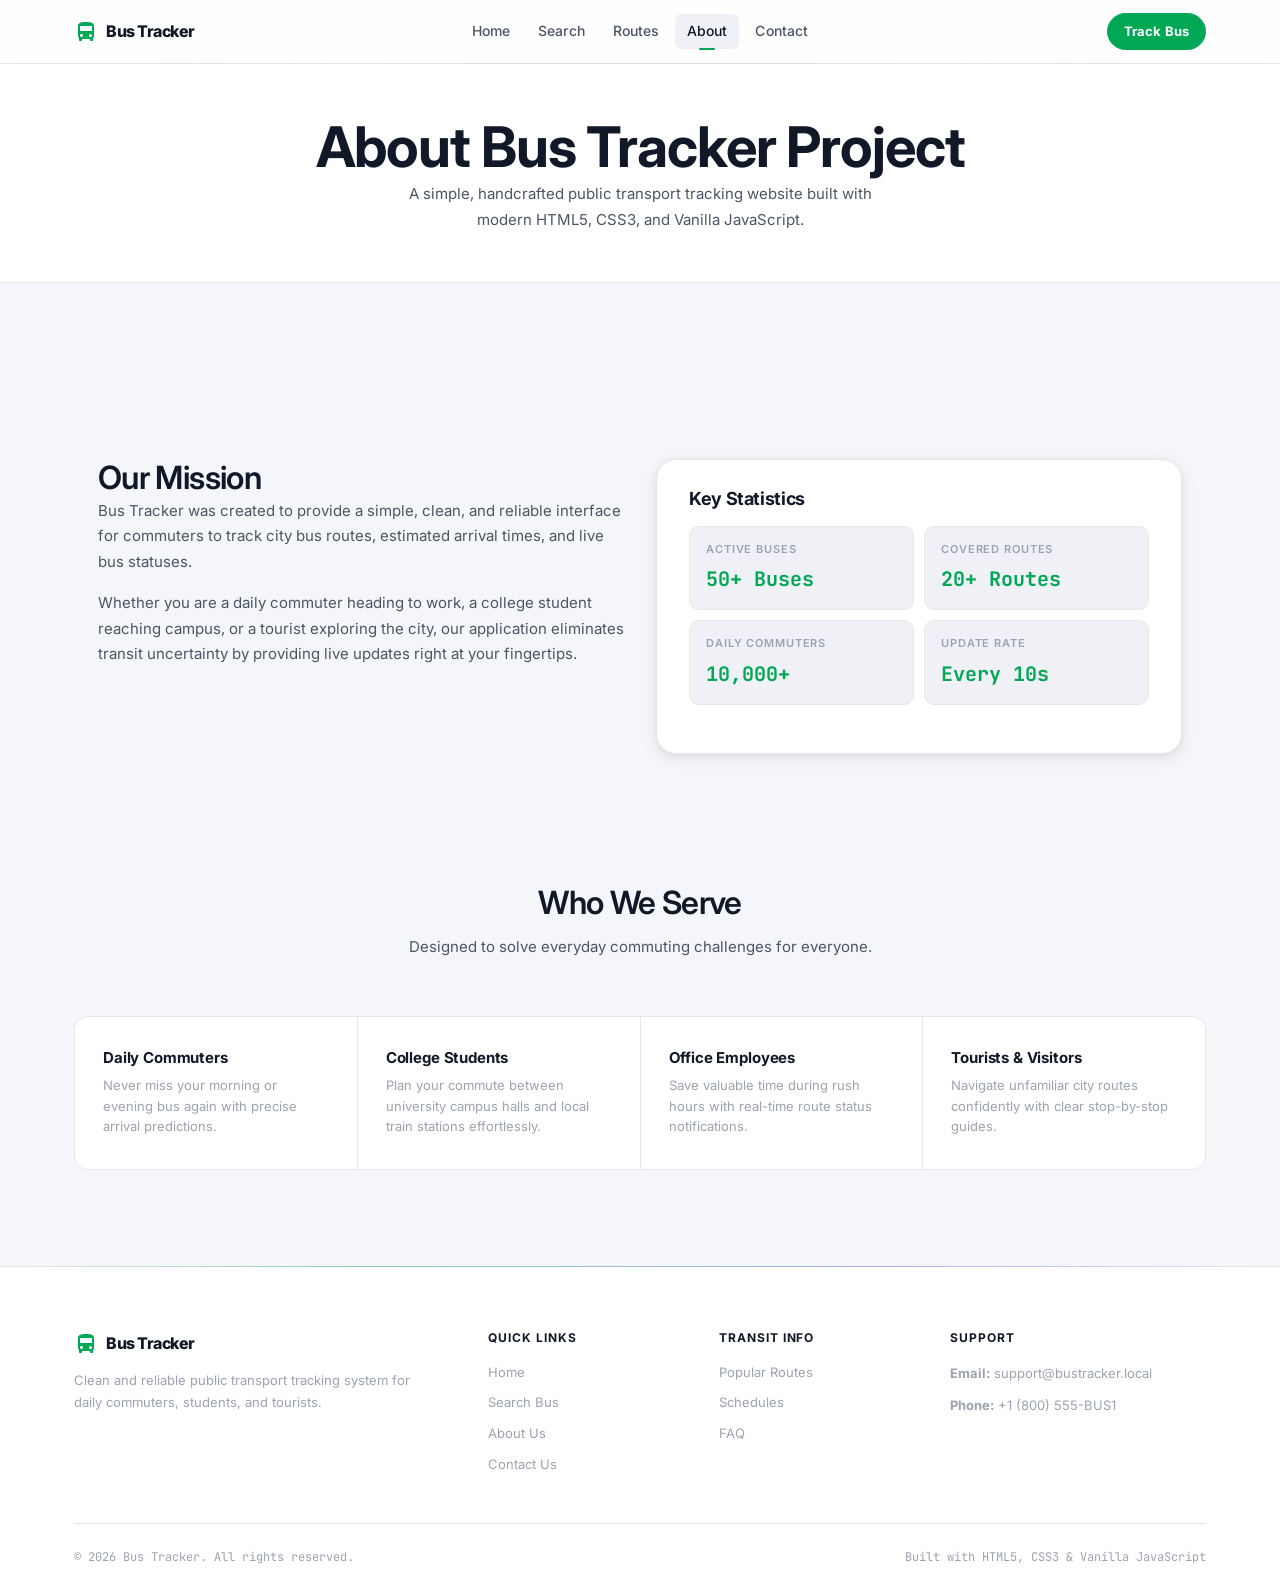
==== about.html @ cc1f4e7c "first commit" ====
<!DOCTYPE html>
<html lang="en">
<head>
  <meta charset="UTF-8">
  <meta name="viewport" content="width=device-width, initial-scale=1.0">
  <title>About Us - Bus Tracker</title>
  <meta name="description" content="Learn about Bus Tracker, our mission to improve daily public transport for commuters, students, and tourists.">
  <link rel="stylesheet" href="css/style.css">
  <link rel="stylesheet" href="css/responsive.css">
</head>
<body>

  <header class="navbar">
    <div class="container navbar-container">
      <a href="index.html" class="logo">
        <svg viewBox="0 0 24 24">
          <path d="M4 16c0 .88.39 1.67 1 2.22V20c0 .55.45 1 1 1h1c.55 0 1-.45 1-1v-1h8v1c0 .55.45 1 1 1h1c.55 0 1-.45 1-1v-1.78c.61-.55 1-1.34 1-2.22V6c0-3.5-3.58-4-8-4s-8 .5-8 4v10zm3.5 1c-.83 0-1.5-.67-1.5-1.5S6.67 14 7.5 14s1.5.67 1.5 1.5S8.33 17 7.5 17zm9 0c-.83 0-1.5-.67-1.5-1.5s.67-1.5 1.5-1.5 1.5.67 1.5 1.5-.67 1.5-1.5 1.5zm1.5-6H6V6h12v5z"/>
        </svg>
        <span>Bus Tracker</span>
      </a>

      <nav class="nav-links" id="navLinks">
        <a href="index.html" class="nav-link">Home</a>
        <a href="search.html" class="nav-link">Search</a>
        <a href="index.html#routes" class="nav-link">Routes</a>
        <a href="about.html" class="nav-link active">About</a>
        <a href="contact.html" class="nav-link">Contact</a>
      </nav>

      <div class="nav-actions">
        <a href="search.html" class="btn btn-primary btn-sm">Track Bus</a>
        <button class="mobile-menu-btn" id="mobileMenuBtn" aria-label="Toggle navigation">
          <svg viewBox="0 0 24 24">
            <path d="M3 18h18v-2H3v2zm0-5h18v-2H3v2zm0-7v2h18V6H3z"/>
          </svg>
        </button>
      </div>
    </div>
  </header>

  <section class="section" style="background-color: var(--white); border-bottom: 1px solid var(--border); padding: 50px 0;">
    <div class="container">
      <div class="section-header" style="margin-bottom: 0; text-align: center;">
        <h1>About Bus Tracker Project</h1>
        <p>A simple, handcrafted public transport tracking website built with modern HTML5, CSS3, and Vanilla JavaScript.</p>
      </div>
    </div>
  </section>

  <section class="section">
    <div class="container">
      
      <div class="hero-grid" style="margin-bottom: 50px;">
        <div>
          <h2>Our Mission</h2>
          <p style="margin-bottom: 16px;">Bus Tracker was created to provide a simple, clean, and reliable interface for commuters to track city bus routes, estimated arrival times, and live bus statuses.</p>
          <p>Whether you are a daily commuter heading to work, a college student reaching campus, or a tourist exploring the city, our application eliminates transit uncertainty by providing live updates right at your fingertips.</p>
        </div>
        <div class="search-box">
          <h2 style="font-size: 18px; margin-bottom: 16px;">Key Statistics</h2>
          <div class="modal-info-grid">
            <div class="info-item">
              <label>Active Buses</label>
              <span style="color: var(--primary); font-size: 20px;">50+ Buses</span>
            </div>
            <div class="info-item">
              <label>Covered Routes</label>
              <span style="color: var(--primary); font-size: 20px;">20+ Routes</span>
            </div>
            <div class="info-item">
              <label>Daily Commuters</label>
              <span style="color: var(--primary); font-size: 20px;">10,000+</span>
            </div>
            <div class="info-item">
              <label>Update Rate</label>
              <span style="color: var(--success); font-size: 20px;">Every 10s</span>
            </div>
          </div>
        </div>
      </div>

      <div class="section-header">
        <h2>Who We Serve</h2>
        <p>Designed to solve everyday commuting challenges for everyone.</p>
      </div>

      <div class="features-grid">
        <div class="feature-card">
          <h3>Daily Commuters</h3>
          <p>Never miss your morning or evening bus again with precise arrival predictions.</p>
        </div>
        <div class="feature-card">
          <h3>College Students</h3>
          <p>Plan your commute between university campus halls and local train stations effortlessly.</p>
        </div>
        <div class="feature-card">
          <h3>Office Employees</h3>
          <p>Save valuable time during rush hours with real-time route status notifications.</p>
        </div>
        <div class="feature-card">
          <h3>Tourists &amp; Visitors</h3>
          <p>Navigate unfamiliar city routes confidently with clear stop-by-stop guides.</p>
        </div>
      </div>

    </div>
  </section>

  <footer class="footer">
    <div class="container">
      <div class="footer-grid">
        <div class="footer-col">
          <a href="index.html" class="logo" style="margin-bottom: 12px;">
            <svg viewBox="0 0 24 24" style="width: 24px; height: 24px; fill: var(--primary);">
              <path d="M4 16c0 .88.39 1.67 1 2.22V20c0 .55.45 1 1 1h1c.55 0 1-.45 1-1v-1h8v1c0 .55.45 1 1 1h1c.55 0 1-.45 1-1v-1.78c.61-.55 1-1.34 1-2.22V6c0-3.5-3.58-4-8-4s-8 .5-8 4v10zm3.5 1c-.83 0-1.5-.67-1.5-1.5S6.67 14 7.5 14s1.5.67 1.5 1.5S8.33 17 7.5 17zm9 0c-.83 0-1.5-.67-1.5-1.5s.67-1.5 1.5-1.5 1.5.67 1.5 1.5-.67 1.5-1.5 1.5zm1.5-6H6V6h12v5z"/>
            </svg>
            <span>Bus Tracker</span>
          </a>
          <p>Clean and reliable public transport tracking system for daily commuters, students, and tourists.</p>
        </div>
        <div class="footer-col">
          <h4>Quick Links</h4>
          <div class="footer-links">
            <a href="index.html">Home</a>
            <a href="search.html">Search Bus</a>
            <a href="about.html">About Us</a>
            <a href="contact.html">Contact Us</a>
          </div>
        </div>
        <div class="footer-col">
          <h4>Transit Info</h4>
          <div class="footer-links">
            <a href="index.html#routes">Popular Routes</a>
            <a href="index.html#schedule">Schedules</a>
            <a href="index.html#faq">FAQ</a>
          </div>
        </div>
        <div class="footer-col">
          <h4>Support</h4>
          <p><strong>Email:</strong> support@bustracker.local</p>
          <p><strong>Phone:</strong> +1 (800) 555-BUS1</p>
        </div>
      </div>
      <div class="footer-bottom">
        <span>&copy; 2026 Bus Tracker. All rights reserved.</span>
        <span>Built with HTML5, CSS3 &amp; Vanilla JavaScript</span>
      </div>
    </div>
  </footer>

  <script src="js/script.js"></script>
</body>
</html>
---- css/style.css ----
@import url('https://fonts.googleapis.com/css2?family=Inter:wght@300;400;500;600;700;800;900&family=JetBrains+Mono:wght@400;500&display=swap');
:root {
  --bg:              #f5f6fa;
  --surface-0:       #ffffff;
  --surface-1:       #ffffff;
  --surface-2:       #f0f1f7;
  --surface-3:       #e8eaf2;

  --primary:         #00a855;
  --primary-dim:     #008f48;
  --primary-glow:    rgba(0, 168, 85, 0.12);
  --primary-subtle:  rgba(0, 168, 85, 0.08);

  --accent:          #6366f1;
  --accent-dim:      #4f52d6;
  --accent-subtle:   rgba(99, 102, 241, 0.10);

  --success:         #00a855;
  --warning:         #d97706;
  --danger:          #dc2626;
  --warning-subtle:  rgba(217, 119, 6, 0.10);
  --danger-subtle:   rgba(220, 38, 38, 0.08);
  --success-subtle:  rgba(0, 168, 85, 0.10);

  --text-primary:    #111827;
  --text-secondary:  #4b5563;
  --text-tertiary:   #9ca3af;
  --text-inverse:    #ffffff;

  --primary-hover:   var(--primary-dim);
  --secondary:       var(--text-secondary);
  --secondary-hover: var(--text-primary);
  --white:           #ffffff;
  --text:            var(--text-primary);

  --border:          #e5e7eb;
  --border-hover:    #d1d5db;
  --border-focus:    rgba(0, 168, 85, 0.45);

  --radius-sm:       6px;
  --radius:          10px;
  --radius-md:       14px;
  --radius-lg:       20px;
  --radius-xl:       28px;

  --shadow-sm:       0 1px 3px rgba(0,0,0,0.07), 0 1px 2px rgba(0,0,0,0.05);
  --shadow-md:       0 4px 16px rgba(0,0,0,0.08), 0 2px 6px rgba(0,0,0,0.05);
  --shadow-lg:       0 16px 48px rgba(0,0,0,0.10), 0 6px 16px rgba(0,0,0,0.06);
  --shadow-glow:     0 0 20px rgba(0, 168, 85, 0.15), 0 0 6px rgba(0, 168, 85, 0.08);
  --shadow-accent:   0 0 20px rgba(99, 102, 241, 0.15);

  --font-main:       'Inter', -apple-system, BlinkMacSystemFont, sans-serif;
  --font-mono:       'JetBrains Mono', 'Fira Code', monospace;

  --ease:            cubic-bezier(0.22, 1, 0.36, 1);
  --ease-in:         cubic-bezier(0.55, 0, 1, 0.45);
  --duration-fast:   150ms;
  --duration:        250ms;
  --duration-slow:   400ms;
}

*, *::before, *::after {
  box-sizing: border-box;
  margin: 0;
  padding: 0;
}

html {
  scroll-behavior: smooth;
  font-size: 16px;
  -webkit-text-size-adjust: 100%;
}

body {
  font-family: var(--font-main);
  background-color: var(--bg);
  color: var(--text-primary);
  line-height: 1.6;
  -webkit-font-smoothing: antialiased;
  -moz-osx-font-smoothing: grayscale;
  overflow-x: hidden;
}

a {
  color: var(--primary);
  text-decoration: none;
  transition: color var(--duration-fast) var(--ease);
}

a:hover {
  color: var(--primary-dim);
}

ul { list-style: none; }

img {
  max-width: 100%;
  height: auto;
  display: block;
}

h1, h2, h3, h4, h5, h6 {
  color: var(--text-primary);
  line-height: 1.2;
  letter-spacing: -0.02em;
  font-weight: 700;
}

h1 { font-size: clamp(2rem, 5vw, 3.5rem); }
h2 { font-size: clamp(1.5rem, 3vw, 2rem); font-weight: 600; }
h3 { font-size: 1.15rem; font-weight: 600; }

p {
  color: var(--text-secondary);
  font-size: 0.9375rem;
  line-height: 1.7;
}

.container {
  max-width: 1180px;
  margin: 0 auto;
  padding: 0 24px;
}

.section {
  padding: 96px 0;
}

.section-alt {
  background-color: var(--surface-1);
  border-top: 1px solid var(--border);
  border-bottom: 1px solid var(--border);
}

.section-header {
  text-align: center;
  margin-bottom: 56px;
}

.section-header h2 {
  color: var(--text-primary);
  margin-bottom: 12px;
}

.section-header p {
  color: var(--text-secondary);
  max-width: 480px;
  margin: 0 auto;
  font-size: 0.9375rem;
}

@keyframes pulse-ring {
  0%   { transform: scale(1);   opacity: 0.8; }
  70%  { transform: scale(2.2); opacity: 0;   }
  100% { transform: scale(2.2); opacity: 0;   }
}

@keyframes pulse-dot {
  0%, 100% { opacity: 1; }
  50%       { opacity: 0.5; }
}

@keyframes float-y {
  0%, 100% { transform: translateY(0px); }
  50%       { transform: translateY(-10px); }
}

@keyframes shimmer {
  0%   { background-position: -400px 0; }
  100% { background-position: 400px 0; }
}

@keyframes fade-up {
  from { opacity: 0; transform: translateY(20px); }
  to   { opacity: 1; transform: translateY(0); }
}

@keyframes spin-slow {
  from { transform: rotate(0deg); }
  to   { transform: rotate(360deg); }
}

.btn {
  display: inline-flex;
  align-items: center;
  justify-content: center;
  gap: 8px;
  padding: 10px 20px;
  font-family: var(--font-main);
  font-size: 0.875rem;
  font-weight: 600;
  letter-spacing: 0.01em;
  border-radius: var(--radius);
  border: 1px solid transparent;
  cursor: pointer;
  transition: all var(--duration) var(--ease);
  position: relative;
  overflow: hidden;
  white-space: nowrap;
  text-align: center;
  -webkit-user-select: none;
  user-select: none;
}

.btn::after {
  content: '';
  position: absolute;
  inset: 0;
  background: linear-gradient(
    105deg,
    transparent 30%,
    rgba(255,255,255,0.08) 50%,
    transparent 70%
  );
  background-size: 200% 100%;
  opacity: 0;
  transition: opacity var(--duration-fast);
}

.btn:hover::after { opacity: 1; }
.btn:active { transform: scale(0.97); }

.btn-primary {
  background: var(--primary);
  color: var(--text-inverse);
  border-color: var(--primary);
  font-weight: 700;
  box-shadow: 0 0 0 0 rgba(0, 168, 85, 0);
}

.btn-primary:hover {
  background: var(--primary-dim);
  color: var(--text-inverse);
  border-color: var(--primary-dim);
  box-shadow: var(--shadow-glow);
  transform: translateY(-1px);
}

.btn-secondary {
  background: transparent;
  color: var(--text-secondary);
  border-color: var(--border-hover);
}

.btn-secondary:hover {
  background: var(--surface-2);
  color: var(--text-primary);
  border-color: var(--border-hover);
}

.btn-sm {
  padding: 6px 14px;
  font-size: 0.8125rem;
  border-radius: var(--radius-sm);
}

.btn-block {
  width: 100%;
}

.btn:focus-visible {
  outline: 2px solid var(--primary);
  outline-offset: 3px;
}

.badge {
  display: inline-flex;
  align-items: center;
  gap: 5px;
  padding: 3px 10px;
  border-radius: 20px;
  font-size: 0.75rem;
  font-weight: 600;
  letter-spacing: 0.02em;
  border: 1px solid transparent;
}

.badge-success {
  background: var(--success-subtle);
  color: var(--success);
  border-color: rgba(0, 168, 85, 0.25);
}

.badge-warning {
  background: var(--warning-subtle);
  color: var(--warning);
  border-color: rgba(217, 119, 6, 0.25);
}

.badge-danger {
  background: var(--danger-subtle);
  color: var(--danger);
  border-color: rgba(220, 38, 38, 0.2);
}

.navbar {
  position: sticky;
  top: 0;
  z-index: 1000;
  background: rgba(255, 255, 255, 0.85);
  backdrop-filter: blur(20px) saturate(180%);
  -webkit-backdrop-filter: blur(20px) saturate(180%);
  border-bottom: 1px solid var(--border);
  height: 64px;
  transition: background var(--duration) var(--ease),
              border-color var(--duration) var(--ease);
}

.navbar::after {
  content: '';
  position: absolute;
  bottom: -1px;
  left: 0;
  right: 0;
  height: 1px;
  background: linear-gradient(90deg, transparent, var(--primary-glow), transparent);
  opacity: 0.6;
}

.navbar-container {
  display: flex;
  align-items: center;
  justify-content: space-between;
  height: 100%;
  gap: 0;
}

.logo {
  display: flex;
  align-items: center;
  gap: 8px;
  font-size: 1rem;
  font-weight: 800;
  color: var(--text-primary);
  text-decoration: none;
  letter-spacing: -0.03em;
  flex-shrink: 0;
  transition: opacity var(--duration-fast);
}

.logo:hover {
  opacity: 0.85;
  color: var(--text-primary);
}

.logo svg {
  width: 24px;
  height: 24px;
  fill: var(--primary);
  flex-shrink: 0;
}

.nav-links {
  display: flex;
  align-items: center;
  gap: 4px;
  position: absolute;
  left: 50%;
  transform: translateX(-50%);
}

.nav-link {
  font-size: 0.875rem;
  font-weight: 500;
  color: var(--text-secondary);
  padding: 6px 12px;
  border-radius: var(--radius-sm);
  position: relative;
  transition: color var(--duration-fast), background var(--duration-fast);
  letter-spacing: 0.005em;
}

.nav-link:hover {
  color: var(--text-primary);
  background: var(--surface-2);
}

.nav-link.active {
  color: var(--text-primary);
  background: var(--surface-2);
}

.nav-link.active::after {
  content: '';
  position: absolute;
  bottom: -1px;
  left: 50%;
  transform: translateX(-50%);
  width: 16px;
  height: 2px;
  background: var(--primary);
  border-radius: 2px;
}

.nav-actions {
  display: flex;
  align-items: center;
  gap: 12px;
  flex-shrink: 0;
}

.nav-actions .btn-primary {
  padding: 7px 16px;
  font-size: 0.8125rem;
  border-radius: 20px;
}

.mobile-menu-btn {
  display: none;
  background: var(--surface-2);
  border: 1px solid var(--border);
  border-radius: var(--radius-sm);
  cursor: pointer;
  padding: 7px;
  color: var(--text-secondary);
  transition: all var(--duration-fast);
}

.mobile-menu-btn:hover {
  background: var(--surface-3);
  color: var(--text-primary);
}

.mobile-menu-btn svg {
  width: 20px;
  height: 20px;
  fill: currentColor;
  display: block;
}

.hero {
  background: var(--surface-0);
  padding: 0;
  border-bottom: 1px solid var(--border);
  position: relative;
  overflow: hidden;
  min-height: 600px;
  display: flex;
  align-items: center;
}

.hero::before {
  content: '';
  position: absolute;
  top: -20%;
  right: -10%;
  width: 700px;
  height: 700px;
  background: radial-gradient(
    ellipse at center,
    rgba(0, 168, 85, 0.07) 0%,
    rgba(99, 102, 241, 0.04) 40%,
    transparent 70%
  );
  pointer-events: none;
  border-radius: 50%;
}

.hero::after {
  content: '';
  position: absolute;
  bottom: -20%;
  left: -5%;
  width: 500px;
  height: 500px;
  background: radial-gradient(
    ellipse at center,
    rgba(99, 102, 241, 0.04) 0%,
    transparent 70%
  );
  pointer-events: none;
  border-radius: 50%;
}

.hero-grid {
  display: grid;
  grid-template-columns: 55% 45%;
  gap: 0;
  align-items: center;
  width: 100%;
  padding: 80px 24px;
  max-width: 1180px;
  margin: 0 auto;
  position: relative;
  z-index: 1;
}

.hero-content {
  padding-right: 60px;
}

.hero-content::before {
  content: '● LIVE TRACKING';
  display: block;
  font-family: var(--font-mono);
  font-size: 0.6875rem;
  font-weight: 500;
  color: var(--primary);
  letter-spacing: 0.15em;
  margin-bottom: 20px;
}

.hero-content h1 {
  font-weight: 900;
  letter-spacing: -0.04em;
  line-height: 1.05;
  margin-bottom: 20px;
  background: linear-gradient(
    135deg,
    #111827 0%,
    #374151 100%
  );
  -webkit-background-clip: text;
  -webkit-text-fill-color: transparent;
  background-clip: text;
}

.hero-content p {
  font-size: 1.0625rem;
  color: var(--text-secondary);
  max-width: 420px;
  margin-bottom: 36px;
  line-height: 1.75;
}

.hero-buttons {
  display: flex;
  gap: 12px;
  flex-wrap: wrap;
}

.hero-buttons .btn-primary {
  padding: 13px 28px;
  font-size: 0.9375rem;
  border-radius: 12px;
}

.hero-buttons .btn-secondary {
  padding: 12px 24px;
  font-size: 0.9375rem;
  border-radius: 12px;
  border-color: var(--border-hover);
}

.hero-image {
  position: relative;
  display: flex;
  align-items: center;
  justify-content: center;
  padding: 24px;
}

.hero-image::before {
  content: '';
  position: absolute;
  inset: 20px;
  background: radial-gradient(ellipse, var(--primary-glow) 0%, transparent 70%);
  border-radius: 50%;
  animation: float-y 4s ease-in-out infinite;
}

.hero-image img {
  position: relative;
  z-index: 1;
  filter: drop-shadow(0 20px 40px rgba(0, 0, 0, 0.5));
  animation: float-y 6s ease-in-out infinite;
  border-radius: 0;
  border: none;
  background: none;
}

.search-section {
  padding: 40px 0 60px;
  background: var(--bg);
  position: relative;
}

.search-box {
  background: var(--surface-1);
  border: 1px solid var(--border);
  border-radius: var(--radius-lg);
  padding: 28px 32px;
  box-shadow: var(--shadow-md);
  transition: border-color var(--duration) var(--ease),
              box-shadow var(--duration) var(--ease);
}

.search-box:focus-within {
  border-color: var(--border-focus);
  box-shadow: var(--shadow-md), 0 0 0 3px var(--primary-subtle);
}

.search-box .section-header {
  text-align: left;
  margin-bottom: 20px;
}

.search-box .section-header h2 {
  font-size: 1rem;
  font-weight: 600;
  color: var(--text-primary);
  letter-spacing: -0.01em;
}

.search-box .section-header p {
  font-size: 0.8125rem;
  color: var(--text-tertiary);
  margin: 0;
}

.search-form {
  display: grid;
  grid-template-columns: 2fr 1.4fr 1.4fr auto;
  gap: 12px;
  align-items: end;
}

.form-group {
  display: flex;
  flex-direction: column;
  gap: 6px;
}

.form-group label {
  font-size: 0.75rem;
  font-weight: 600;
  color: var(--text-tertiary);
  text-transform: uppercase;
  letter-spacing: 0.06em;
}

.form-control {
  width: 100%;
  height: 42px;
  padding: 0 14px;
  font-family: var(--font-main);
  font-size: 0.875rem;
  font-weight: 500;
  border: 1px solid var(--border-hover);
  border-radius: var(--radius);
  background: var(--surface-2);
  color: var(--text-primary);
  outline: none;
  transition: border-color var(--duration-fast),
              box-shadow var(--duration-fast);
  -webkit-appearance: none;
  appearance: none;
}

.form-control::placeholder {
  color: var(--text-tertiary);
}

.form-control:focus {
  border-color: var(--border-focus);
  box-shadow: 0 0 0 3px var(--primary-subtle);
  background: var(--surface-3);
}

select.form-control {
  background-image: url("data:image/svg+xml,%3Csvg xmlns='http://www.w3.org/2000/svg' viewBox='0 0 16 16'%3E%3Cpath fill='%239ca3af' d='M8 11L3 6h10z'/%3E%3C/svg%3E");
  background-repeat: no-repeat;
  background-position: right 12px center;
  background-size: 16px;
  padding-right: 36px;
}

textarea.form-control {
  height: auto;
  padding-top: 12px;
  resize: vertical;
  line-height: 1.6;
}

.search-form .form-group:last-child .btn {
  height: 42px;
  white-space: nowrap;
  border-radius: var(--radius);
}

.routes-grid {
  display: grid;
  grid-template-columns: repeat(3, 1fr);
  gap: 16px;
}

.routes-grid .route-card:nth-child(1),
.routes-grid .route-card:nth-child(5) {
  border-top: 2px solid var(--primary);
}

.routes-grid .route-card:nth-child(3),
.routes-grid .route-card:nth-child(6) {
  border-top: 2px solid var(--accent);
}

.route-card {
  background: var(--surface-1);
  border: 1px solid var(--border);
  border-radius: var(--radius-md);
  padding: 22px;
  transition: transform var(--duration) var(--ease),
              box-shadow var(--duration) var(--ease),
              border-color var(--duration) var(--ease);
  display: flex;
  flex-direction: column;
  justify-content: space-between;
  gap: 16px;
  position: relative;
  overflow: hidden;
}

.route-card::before {
  content: '';
  position: absolute;
  top: 0;
  right: 0;
  width: 120px;
  height: 120px;
  background: radial-gradient(circle at top right, var(--primary-subtle), transparent 70%);
  pointer-events: none;
  opacity: 0;
  transition: opacity var(--duration) var(--ease);
}

.route-card:hover::before { opacity: 1; }

.route-card:hover {
  transform: translateY(-3px);
  border-color: var(--border-hover);
  box-shadow: var(--shadow-lg), var(--shadow-glow);
}

.route-header {
  display: flex;
  align-items: center;
  justify-content: space-between;
}

.route-number {
  font-family: var(--font-mono);
  font-size: 0.8125rem;
  font-weight: 500;
  color: var(--primary);
  background: var(--primary-subtle);
  padding: 4px 10px;
  border-radius: 6px;
  border: 1px solid rgba(0, 168, 85, 0.2);
  letter-spacing: 0.03em;
}

.route-freq {
  font-size: 0.75rem;
  color: var(--text-tertiary);
  font-weight: 500;
}

.route-path {
  display: flex;
  align-items: center;
  justify-content: space-between;
  padding: 14px 0;
  border-top: 1px solid var(--border);
  border-bottom: 1px solid var(--border);
  position: relative;
}

.route-point {
  flex: 1;
}

.route-point:last-child {
  text-align: right;
}

.route-point .city {
  font-size: 1rem;
  font-weight: 700;
  color: var(--text-primary);
  letter-spacing: -0.02em;
}

.route-arrow {
  flex: 0 0 auto;
  color: var(--primary);
  font-size: 14px;
  padding: 0 12px;
  opacity: 0.7;
}

.route-arrow {
  font-size: 0;
}
.route-arrow::before {
  content: '→';
  font-size: 18px;
  color: var(--primary);
  opacity: 0.6;
}

.route-footer {
  display: flex;
  align-items: center;
  justify-content: space-between;
}

.route-info {
  font-size: 0.75rem;
  color: var(--text-tertiary);
  font-weight: 500;
  font-family: var(--font-mono);
}

#status .section-header {
  display: flex;
  align-items: flex-end;
  justify-content: space-between;
  text-align: left;
  margin-bottom: 32px;
  flex-wrap: wrap;
  gap: 12px;
}

#status .section-header > div:first-child h2 {
  margin-bottom: 6px;
}

.table-wrapper {
  background: var(--surface-1);
  border: 1px solid var(--border);
  border-radius: var(--radius-md);
  overflow-x: auto;
  box-shadow: var(--shadow-md);
}

.custom-table {
  width: 100%;
  border-collapse: collapse;
  text-align: left;
  font-size: 0.875rem;
}

.custom-table thead tr {
  background: var(--surface-2);
}

.custom-table th {
  color: var(--text-tertiary);
  font-weight: 600;
  padding: 13px 20px;
  border-bottom: 1px solid var(--border);
  white-space: nowrap;
  font-size: 0.75rem;
  text-transform: uppercase;
  letter-spacing: 0.07em;
}

.custom-table td {
  padding: 15px 20px;
  border-bottom: 1px solid var(--border);
  color: var(--text-secondary);
  vertical-align: middle;
  transition: background var(--duration-fast);
}

.custom-table tbody tr:last-child td {
  border-bottom: none;
}

.custom-table tbody tr {
  transition: background var(--duration-fast);
}

.custom-table tbody tr:hover {
  background: var(--surface-2);
}

.bus-num-cell {
  font-family: var(--font-mono);
  font-weight: 700;
  color: var(--primary) !important;
  font-size: 0.875rem;
  letter-spacing: 0.02em;
}

#schedule .section-header {
  text-align: left;
  margin-bottom: 32px;
}

#schedule .section-header h2,
#schedule .section-header p {
  text-align: left;
  margin-left: 0;
}

#features {
  background: var(--bg);
  position: relative;
}

#features::before {
  content: 'FEATURES';
  position: absolute;
  top: 40px;
  right: 24px;
  font-size: clamp(4rem, 10vw, 8rem);
  font-weight: 900;
  color: #eef0f6;
  letter-spacing: -0.04em;
  line-height: 1;
  pointer-events: none;
  user-select: none;
  z-index: 0;
}

#features .container {
  position: relative;
  z-index: 1;
}

.features-grid {
  display: grid;
  grid-template-columns: repeat(4, 1fr);
  gap: 1px;
  background: var(--border);
  border: 1px solid var(--border);
  border-radius: var(--radius-md);
  overflow: hidden;
}

.feature-card {
  background: var(--surface-1);
  padding: 32px 28px;
  text-align: left;
  position: relative;
  transition: background var(--duration) var(--ease);
}

.feature-card::before {
  content: '';
  position: absolute;
  top: 0;
  left: 0;
  right: 0;
  height: 2px;
  background: linear-gradient(90deg, var(--primary), transparent);
  opacity: 0;
  transition: opacity var(--duration) var(--ease);
}

.feature-card:hover {
  background: var(--surface-2);
}

.feature-card:hover::before {
  opacity: 1;
}

.feature-icon {
  width: 44px;
  height: 44px;
  background: var(--primary-subtle);
  border-radius: var(--radius-sm);
  display: flex;
  align-items: center;
  justify-content: center;
  margin-bottom: 20px;
  color: var(--primary);
  border: 1px solid rgba(0, 168, 85, 0.2);
  transition: background var(--duration), border-color var(--duration);
}

.feature-card:hover .feature-icon {
  background: var(--primary-glow);
  border-color: rgba(0, 168, 85, 0.35);
}

.feature-icon svg {
  width: 22px;
  height: 22px;
  fill: currentColor;
}

.feature-card h3 {
  font-size: 0.9375rem;
  font-weight: 700;
  color: var(--text-primary);
  margin-bottom: 8px;
  letter-spacing: -0.01em;
}

.feature-card p {
  font-size: 0.8125rem;
  color: var(--text-tertiary);
  line-height: 1.6;
}

#faq {
  position: relative;
}

#faq .section-header {
  text-align: left;
  margin-bottom: 48px;
}

#faq .section-header h2,
#faq .section-header p {
  margin-left: 0;
  text-align: left;
}

.faq-container {
  max-width: 720px;
  display: flex;
  flex-direction: column;
  gap: 0;
  border: 1px solid var(--border);
  border-radius: var(--radius-md);
  overflow: hidden;
}

.faq-item {
  background: var(--surface-1);
  border-bottom: 1px solid var(--border);
  overflow: hidden;
  transition: background var(--duration-fast);
}

.faq-item:last-child {
  border-bottom: none;
}

.faq-item.active {
  background: var(--surface-2);
}

.faq-question {
  width: 100%;
  padding: 20px 24px;
  background: none;
  border: none;
  text-align: left;
  font-family: var(--font-main);
  font-size: 0.9375rem;
  font-weight: 600;
  color: var(--text-primary);
  display: flex;
  align-items: center;
  justify-content: space-between;
  cursor: pointer;
  gap: 16px;
  transition: color var(--duration-fast);
}

.faq-question span {
  flex: 1;
}

.faq-question:hover {
  color: var(--primary);
}

.faq-item.active .faq-question {
  color: var(--primary);
}

.faq-question svg {
  width: 18px;
  height: 18px;
  fill: var(--text-tertiary);
  flex-shrink: 0;
  transition: transform var(--duration) var(--ease),
              fill var(--duration-fast);
}

.faq-item.active .faq-question svg {
  transform: rotate(180deg);
  fill: var(--primary);
}

.faq-answer {
  max-height: 0;
  overflow: hidden;
  transition: max-height var(--duration-slow) var(--ease),
              padding var(--duration) var(--ease);
}

.faq-item.active .faq-answer {
  max-height: 240px;
  padding: 0 24px 20px;
  border-top: 1px solid var(--border);
}

.faq-answer p {
  font-size: 0.875rem;
  color: var(--text-secondary);
  line-height: 1.75;
  padding-top: 16px;
}

.modal-overlay {
  position: fixed;
  top: 0;
  left: 0;
  width: 100%;
  height: 100%;
  background: rgba(15, 23, 42, 0.45);
  backdrop-filter: blur(8px);
  -webkit-backdrop-filter: blur(8px);
  display: flex;
  align-items: center;
  justify-content: center;
  z-index: 2000;
  opacity: 0;
  visibility: hidden;
  transition: opacity var(--duration) var(--ease),
              visibility var(--duration) var(--ease);
  padding: 20px;
}

.modal-overlay.open {
  opacity: 1;
  visibility: visible;
}

.modal-content {
  background: var(--surface-1);
  border: 1px solid var(--border-hover);
  border-radius: var(--radius-lg);
  max-width: 540px;
  width: 100%;
  box-shadow: var(--shadow-lg);
  overflow: hidden;
  transform: translateY(12px) scale(0.98);
  transition: transform var(--duration-slow) var(--ease);
}

.modal-overlay.open .modal-content {
  transform: translateY(0) scale(1);
}

.modal-header {
  padding: 20px 24px;
  background: var(--surface-2);
  border-bottom: 1px solid var(--border);
  display: flex;
  align-items: center;
  justify-content: space-between;
}

.modal-header h3 {
  font-size: 1rem;
  font-weight: 700;
  color: var(--text-primary);
  margin: 0;
  letter-spacing: -0.02em;
}

.modal-close {
  background: var(--surface-3);
  border: 1px solid var(--border);
  border-radius: var(--radius-sm);
  width: 32px;
  height: 32px;
  display: flex;
  align-items: center;
  justify-content: center;
  font-size: 18px;
  line-height: 1;
  font-weight: 400;
  color: var(--text-secondary);
  cursor: pointer;
  transition: all var(--duration-fast);
}

.modal-close:hover {
  background: var(--danger-subtle);
  border-color: rgba(220, 38, 38, 0.25);
  color: var(--danger);
}

.modal-body {
  padding: 24px;
}

.modal-info-grid {
  display: grid;
  grid-template-columns: 1fr 1fr;
  gap: 10px;
  margin-bottom: 20px;
}

.info-item {
  background: var(--surface-2);
  padding: 14px 16px;
  border-radius: var(--radius);
  border: 1px solid var(--border);
}

.info-item label {
  display: block;
  font-size: 0.6875rem;
  font-weight: 600;
  color: var(--text-tertiary);
  text-transform: uppercase;
  letter-spacing: 0.08em;
  margin-bottom: 5px;
}

.info-item span {
  font-size: 0.9375rem;
  font-weight: 700;
  color: var(--text-primary);
  font-family: var(--font-mono);
}

.modal-footer {
  padding: 16px 24px;
  border-top: 1px solid var(--border);
  text-align: right;
  background: var(--surface-2);
}

.live-time-indicator {
  display: inline-flex;
  align-items: center;
  gap: 8px;
  font-size: 0.75rem;
  font-weight: 600;
  color: var(--text-tertiary);
  background: var(--surface-2);
  padding: 5px 12px;
  border-radius: 20px;
  border: 1px solid var(--border);
  font-family: var(--font-mono);
  letter-spacing: 0.02em;
}

.live-pulse {
  position: relative;
  width: 8px;
  height: 8px;
  flex-shrink: 0;
}

.live-pulse::before {
  content: '';
  position: absolute;
  inset: 0;
  border-radius: 50%;
  background: var(--success);
  animation: pulse-dot 2s ease infinite;
}

.live-pulse::after {
  content: '';
  position: absolute;
  inset: -2px;
  border-radius: 50%;
  background: var(--success);
  opacity: 0.4;
  animation: pulse-ring 2s ease infinite;
}

.footer {
  background: var(--surface-0);
  border-top: 1px solid var(--border);
  padding: 64px 0 28px;
  position: relative;
}

.footer::before {
  content: '';
  position: absolute;
  top: -1px;
  left: 0;
  right: 0;
  height: 1px;
  background: linear-gradient(90deg,
    transparent 0%,
    var(--primary) 30%,
    var(--accent) 70%,
    transparent 100%
  );
  opacity: 0.4;
}

.footer-grid {
  display: grid;
  grid-template-columns: 2fr 1fr 1fr 1.4fr;
  gap: 48px;
  margin-bottom: 48px;
}

.footer-col > .logo {
  margin-bottom: 14px;
  display: inline-flex;
}

.footer-col p {
  font-size: 0.8125rem;
  color: var(--text-tertiary);
  line-height: 1.7;
  margin-bottom: 10px;
}

.footer-col h4 {
  font-size: 0.75rem;
  font-weight: 700;
  color: var(--text-primary);
  margin-bottom: 16px;
  text-transform: uppercase;
  letter-spacing: 0.08em;
}

.footer-links {
  display: flex;
  flex-direction: column;
  gap: 10px;
}

.footer-links a {
  font-size: 0.8125rem;
  color: var(--text-tertiary);
  transition: color var(--duration-fast);
}

.footer-links a:hover {
  color: var(--text-primary);
}

.footer-bottom {
  border-top: 1px solid var(--border);
  padding-top: 24px;
  display: flex;
  align-items: center;
  justify-content: space-between;
  flex-wrap: wrap;
  gap: 12px;
}

.footer-bottom span {
  font-size: 0.75rem;
  color: var(--text-tertiary);
  font-family: var(--font-mono);
}

.timeline {
  position: relative;
  padding-left: 32px;
  margin: 20px 0;
}

.timeline::before {
  content: '';
  position: absolute;
  left: 10px;
  top: 8px;
  bottom: 8px;
  width: 2px;
  background: linear-gradient(180deg, var(--primary) 0%, var(--surface-3) 100%);
}

.timeline-step {
  position: relative;
  margin-bottom: 20px;
}

.timeline-step:last-child { margin-bottom: 0; }

.timeline-dot {
  position: absolute;
  left: -28px;
  top: 14px;
  width: 14px;
  height: 14px;
  border-radius: 50%;
  background: var(--surface-2);
  border: 2px solid var(--text-tertiary);
  transition: all var(--duration);
}

.timeline-step.active .timeline-dot {
  border-color: var(--primary);
  background: var(--primary);
  box-shadow: var(--shadow-glow);
}

.timeline-step.passed .timeline-dot {
  border-color: var(--success);
  background: var(--success);
}

.timeline-content {
  background: var(--surface-2);
  border: 1px solid var(--border);
  padding: 14px 18px;
  border-radius: var(--radius);
  transition: border-color var(--duration-fast);
}

.timeline-step.active .timeline-content {
  border-color: rgba(0, 168, 85, 0.3);
  background: var(--surface-3);
}

.timeline-content h4 {
  font-size: 0.875rem;
  font-weight: 600;
  color: var(--text-primary);
  margin-bottom: 4px;
}

.timeline-content p {
  font-size: 0.75rem;
  color: var(--text-tertiary);
  margin: 0;
}

#contactSuccessAlert {
  background: var(--success-subtle) !important;
  color: var(--success) !important;
  border: 1px solid rgba(0, 168, 85, 0.3) !important;
  border-radius: var(--radius) !important;
  font-size: 0.875rem !important;
  font-weight: 500 !important;
  padding: 12px 16px !important;
}

.section[style*="background-color: var(--white)"] {
  background-color: var(--surface-1) !important;
  border-bottom: 1px solid var(--border) !important;
}

.hero-grid {
  display: grid;
  grid-template-columns: 1fr 1fr;
  gap: 32px;
  align-items: start;
}

#busSelector.form-control {
  width: 220px;
}

#searchResultCount {
  font-size: 0.75rem !important;
  font-weight: 600 !important;
  color: var(--text-tertiary) !important;
  font-family: var(--font-mono);
}

.section h2[style] {
  font-size: 1.125rem !important;
  font-weight: 700 !important;
  color: var(--text-primary) !important;
}

.route-card,
.feature-card,
.faq-item {
  animation: fade-up 0.5s var(--ease) both;
}

.route-card:nth-child(1) { animation-delay: 0.05s; }
.route-card:nth-child(2) { animation-delay: 0.10s; }
.route-card:nth-child(3) { animation-delay: 0.15s; }
.route-card:nth-child(4) { animation-delay: 0.20s; }
.route-card:nth-child(5) { animation-delay: 0.25s; }
.route-card:nth-child(6) { animation-delay: 0.30s; }

.feature-card:nth-child(1) { animation-delay: 0.05s; }
.feature-card:nth-child(2) { animation-delay: 0.12s; }
.feature-card:nth-child(3) { animation-delay: 0.19s; }
.feature-card:nth-child(4) { animation-delay: 0.26s; }

@media (max-width: 1024px) {
  .nav-links {
    position: static;
    transform: none;
    gap: 2px;
  }

  .features-grid {
    grid-template-columns: repeat(2, 1fr);
  }

  .routes-grid {
    grid-template-columns: repeat(2, 1fr);
  }

  .footer-grid {
    grid-template-columns: 1fr 1fr;
    gap: 32px;
  }

  .hero-grid {
    gap: 32px;
  }

  .hero-content {
    padding-right: 32px;
  }
}

@media (max-width: 768px) {
  .mobile-menu-btn {
    display: flex;
  }

  .nav-actions {
    display: none;
  }

  .nav-links {
    position: fixed;
    top: 64px;
    left: -100%;
    width: 100%;
    height: calc(100vh - 64px);
    background: var(--surface-0);
    flex-direction: column;
    align-items: flex-start;
    padding: 32px 24px;
    gap: 6px;
    border-top: 1px solid var(--border);
    transition: left var(--duration-slow) var(--ease);
    z-index: 999;
    overflow-y: auto;
  }

  .nav-links.show {
    left: 0;
  }

  .nav-link {
    font-size: 1.125rem;
    width: 100%;
    padding: 12px 16px;
    border-radius: var(--radius);
  }

  .nav-link.active::after {
    display: none;
  }

  .nav-links .mobile-track-btn {
    display: flex !important;
    width: 100%;
    margin-top: 16px;
    padding: 13px;
    border-radius: var(--radius-md) !important;
  }

  .hero-grid {
    grid-template-columns: 1fr;
    padding: 56px 24px;
    gap: 40px;
  }

  .hero-content {
    padding-right: 0;
    text-align: center;
  }

  .hero-content::before {
    text-align: center;
    display: block;
  }

  .hero-content p {
    margin-left: auto;
    margin-right: auto;
  }

  .hero-buttons {
    justify-content: center;
  }

  .hero-image {
    order: -1;
    max-width: 320px;
    margin: 0 auto;
  }

  .section {
    padding: 64px 0;
  }

  #features::before { display: none; }

  .search-form {
    grid-template-columns: 1fr;
    gap: 12px;
  }

  .routes-grid {
    grid-template-columns: 1fr;
  }

  .features-grid {
    grid-template-columns: 1fr 1fr;
  }

  .footer-grid {
    grid-template-columns: 1fr;
    gap: 28px;
  }

  .footer-bottom {
    flex-direction: column;
    text-align: center;
    gap: 8px;
  }

  .modal-info-grid {
    grid-template-columns: 1fr;
  }

  #faq .section-header {
    margin-bottom: 32px;
  }

  #status .section-header {
    flex-direction: column;
    align-items: flex-start;
    gap: 10px;
  }
}

@media (max-width: 480px) {
  .container {
    padding: 0 16px;
  }

  h1 { font-size: 2rem; }
  h2 { font-size: 1.375rem; }

  .features-grid {
    grid-template-columns: 1fr;
  }

  .search-box {
    padding: 20px;
    border-radius: var(--radius-md);
  }

  .route-card {
    padding: 18px;
  }

  .hero-buttons {
    flex-direction: column;
    width: 100%;
  }

  .hero-buttons .btn {
    width: 100%;
    justify-content: center;
  }

  .custom-table th,
  .custom-table td {
    padding: 12px 14px;
    font-size: 0.8125rem;
  }

  .btn { width: 100%; }

  .hero-grid {
    padding: 40px 16px;
  }

  .footer {
    padding: 48px 0 24px;
  }

  .footer-grid {
    gap: 24px;
  }

  #busSelector.form-control {
    width: 100%;
  }
}
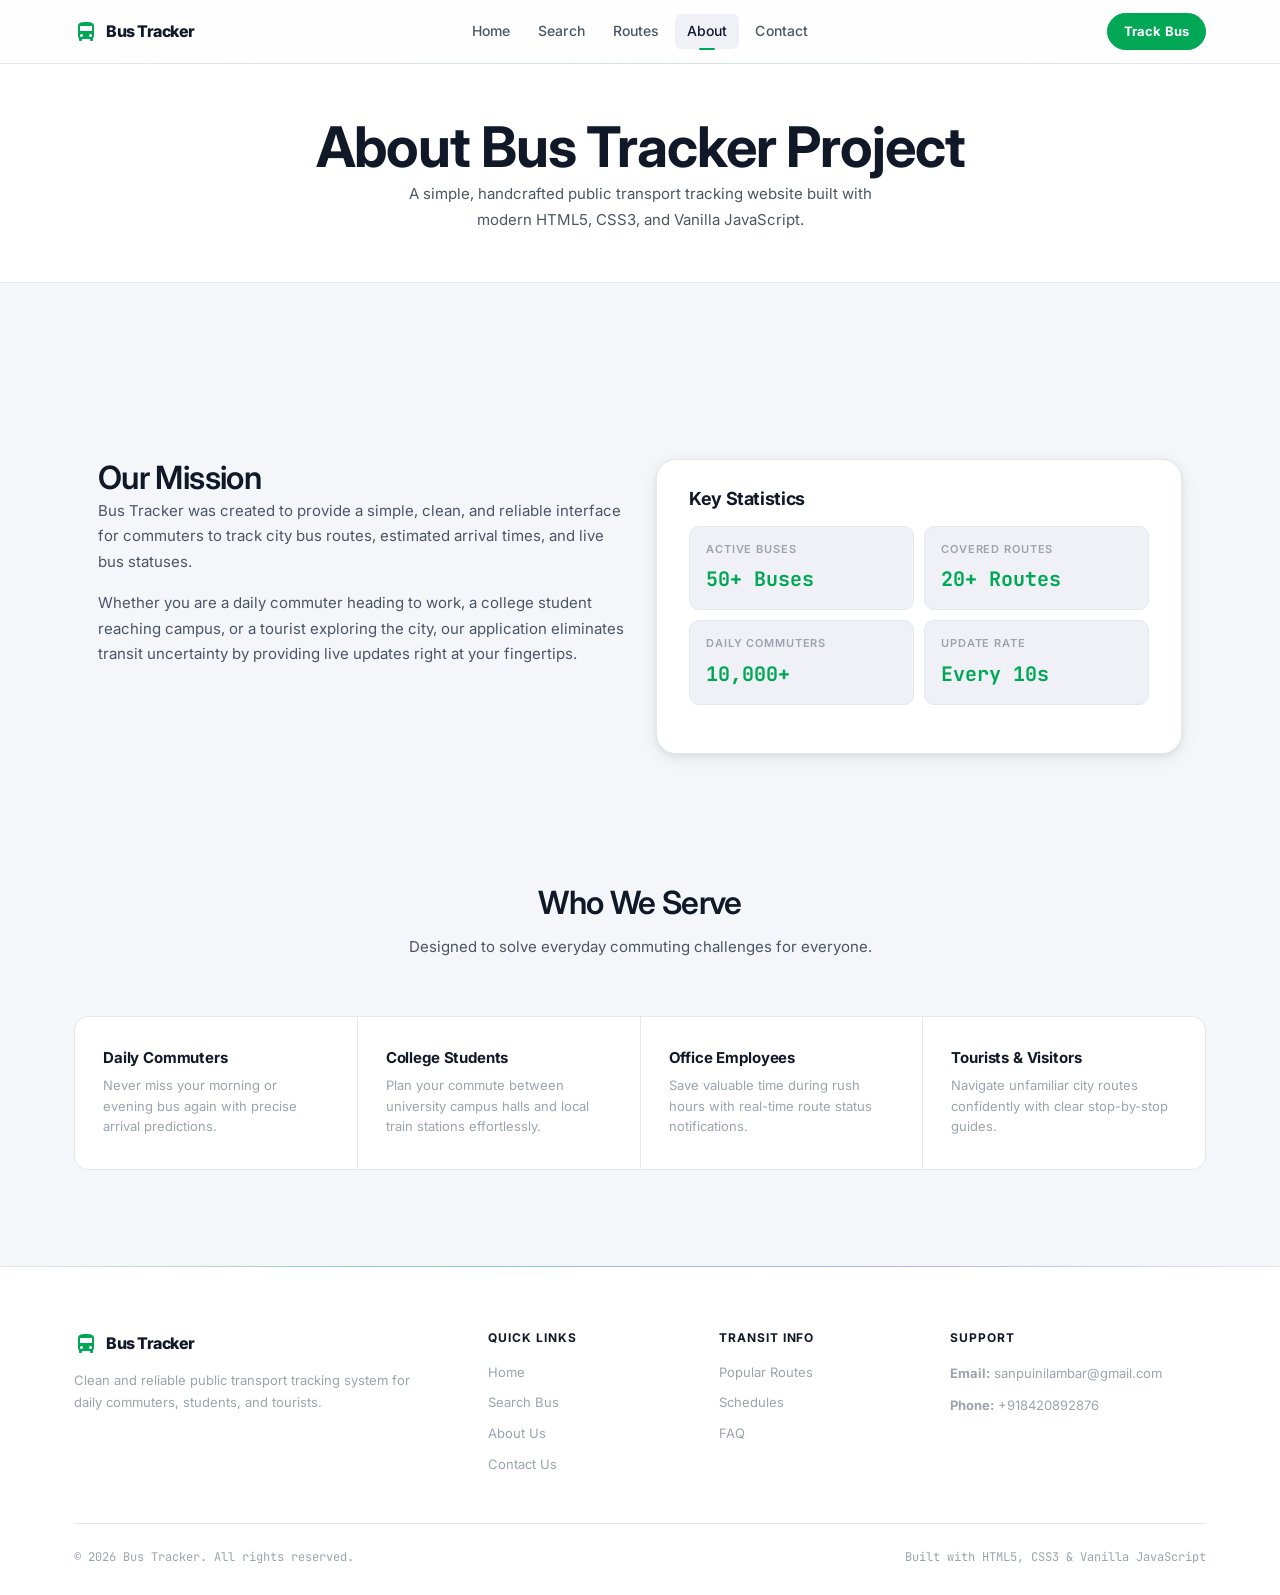
==== commit 968876f1: "commit" ====
--- a/about.html
+++ b/about.html
@@ -10,6 +10,7 @@
 </head>
 <body>
 
+  
   <header class="navbar">
     <div class="container navbar-container">
       <a href="index.html" class="logo">
@@ -38,6 +39,7 @@
     </div>
   </header>
 
+  
   <section class="section" style="background-color: var(--white); border-bottom: 1px solid var(--border); padding: 50px 0;">
     <div class="container">
       <div class="section-header" style="margin-bottom: 0; text-align: center;">
@@ -47,8 +49,10 @@
     </div>
   </section>
 
+  
   <section class="section">
     <div class="container">
+      
       
       <div class="hero-grid" style="margin-bottom: 50px;">
         <div>
@@ -79,6 +83,7 @@
         </div>
       </div>
 
+      
       <div class="section-header">
         <h2>Who We Serve</h2>
         <p>Designed to solve everyday commuting challenges for everyone.</p>
@@ -106,6 +111,7 @@
     </div>
   </section>
 
+  
   <footer class="footer">
     <div class="container">
       <div class="footer-grid">
@@ -137,8 +143,8 @@
         </div>
         <div class="footer-col">
           <h4>Support</h4>
-          <p><strong>Email:</strong> support@bustracker.local</p>
-          <p><strong>Phone:</strong> +1 (800) 555-BUS1</p>
+          <p><strong>Email:</strong> sanpuinilambar@gmail.com</p>
+          <p><strong>Phone:</strong> +918420892876</p>
         </div>
       </div>
       <div class="footer-bottom">
--- a/css/style.css
+++ b/css/style.css
@@ -1,1687 +1,1881 @@
 @import url('https://fonts.googleapis.com/css2?family=Inter:wght@300;400;500;600;700;800;900&family=JetBrains+Mono:wght@400;500&display=swap');
+
+
 :root {
-  --bg:              #f5f6fa;
-  --surface-0:       #ffffff;
-  --surface-1:       #ffffff;
-  --surface-2:       #f0f1f7;
-  --surface-3:       #e8eaf2;
-
-  --primary:         #00a855;
-  --primary-dim:     #008f48;
-  --primary-glow:    rgba(0, 168, 85, 0.12);
-  --primary-subtle:  rgba(0, 168, 85, 0.08);
-
-  --accent:          #6366f1;
-  --accent-dim:      #4f52d6;
-  --accent-subtle:   rgba(99, 102, 241, 0.10);
-
-  --success:         #00a855;
-  --warning:         #d97706;
-  --danger:          #dc2626;
-  --warning-subtle:  rgba(217, 119, 6, 0.10);
-  --danger-subtle:   rgba(220, 38, 38, 0.08);
-  --success-subtle:  rgba(0, 168, 85, 0.10);
-
-  --text-primary:    #111827;
-  --text-secondary:  #4b5563;
-  --text-tertiary:   #9ca3af;
-  --text-inverse:    #ffffff;
-
-  --primary-hover:   var(--primary-dim);
-  --secondary:       var(--text-secondary);
-  --secondary-hover: var(--text-primary);
-  --white:           #ffffff;
-  --text:            var(--text-primary);
-
-  --border:          #e5e7eb;
-  --border-hover:    #d1d5db;
-  --border-focus:    rgba(0, 168, 85, 0.45);
-
-  --radius-sm:       6px;
-  --radius:          10px;
-  --radius-md:       14px;
-  --radius-lg:       20px;
-  --radius-xl:       28px;
-
-  --shadow-sm:       0 1px 3px rgba(0,0,0,0.07), 0 1px 2px rgba(0,0,0,0.05);
-  --shadow-md:       0 4px 16px rgba(0,0,0,0.08), 0 2px 6px rgba(0,0,0,0.05);
-  --shadow-lg:       0 16px 48px rgba(0,0,0,0.10), 0 6px 16px rgba(0,0,0,0.06);
-  --shadow-glow:     0 0 20px rgba(0, 168, 85, 0.15), 0 0 6px rgba(0, 168, 85, 0.08);
-  --shadow-accent:   0 0 20px rgba(99, 102, 241, 0.15);
-
-  --font-main:       'Inter', -apple-system, BlinkMacSystemFont, sans-serif;
-  --font-mono:       'JetBrains Mono', 'Fira Code', monospace;
-
-  --ease:            cubic-bezier(0.22, 1, 0.36, 1);
-  --ease-in:         cubic-bezier(0.55, 0, 1, 0.45);
-  --duration-fast:   150ms;
-  --duration:        250ms;
-  --duration-slow:   400ms;
-}
+  --bg:              #f5f6fa; 
+  --surface-0:       #ffffff; 
+  --surface-1:       #ffffff; 
+  --surface-2:       #f0f1f7; 
+  --surface-3:       #e8eaf2; 
+
+  --primary:         #00a855; 
+  --primary-dim:     #008f48; 
+  --primary-glow:    rgba(0, 168, 85, 0.12); 
+  --primary-subtle:  rgba(0, 168, 85, 0.08); 
+
+  --accent:          #6366f1; 
+  --accent-dim:      #4f52d6; 
+  --accent-subtle:   rgba(99, 102, 241, 0.10); 
+
+  --success:         #00a855; 
+  --warning:         #d97706; 
+  --danger:          #dc2626; 
+  --warning-subtle:  rgba(217, 119, 6, 0.10); 
+  --danger-subtle:   rgba(220, 38, 38, 0.08); 
+  --success-subtle:  rgba(0, 168, 85, 0.10); 
+
+  --text-primary:    #111827; 
+  --text-secondary:  #4b5563; 
+  --text-tertiary:   #9ca3af; 
+  --text-inverse:    #ffffff; 
+
+  --primary-hover:   var(--primary-dim); 
+  --secondary:       var(--text-secondary); 
+  --secondary-hover: var(--text-primary); 
+  --white:           #ffffff; 
+  --text:            var(--text-primary); 
+
+  --border:          #e5e7eb; 
+  --border-hover:    #d1d5db; 
+  --border-focus:    rgba(0, 168, 85, 0.45); 
+
+  --radius-sm:       6px; 
+  --radius:          10px; 
+  --radius-md:       14px; 
+  --radius-lg:       20px; 
+  --radius-xl:       28px; 
+
+  --shadow-sm:       0 1px 3px rgba(0,0,0,0.07), 0 1px 2px rgba(0,0,0,0.05); 
+  --shadow-md:       0 4px 16px rgba(0,0,0,0.08), 0 2px 6px rgba(0,0,0,0.05); 
+  --shadow-lg:       0 16px 48px rgba(0,0,0,0.10), 0 6px 16px rgba(0,0,0,0.06); 
+  --shadow-glow:     0 0 20px rgba(0, 168, 85, 0.15), 0 0 6px rgba(0, 168, 85, 0.08); 
+  --shadow-accent:   0 0 20px rgba(99, 102, 241, 0.15); 
+
+  --font-main:       'Inter', -apple-system, BlinkMacSystemFont, sans-serif; 
+  --font-mono:       'JetBrains Mono', 'Fira Code', monospace; 
+
+  --ease:            cubic-bezier(0.22, 1, 0.36, 1); 
+  --ease-in:         cubic-bezier(0.55, 0, 1, 0.45); 
+  --duration-fast:   150ms; 
+  --duration:        250ms; 
+  --duration-slow:   400ms; 
+}
+
 
 *, *::before, *::after {
-  box-sizing: border-box;
-  margin: 0;
-  padding: 0;
-}
+  box-sizing: border-box; 
+  margin: 0; 
+  padding: 0; 
+}
+
 
 html {
-  scroll-behavior: smooth;
-  font-size: 16px;
-  -webkit-text-size-adjust: 100%;
-}
+  scroll-behavior: smooth; 
+  font-size: 16px; 
+  -webkit-text-size-adjust: 100%; 
+}
+
 
 body {
-  font-family: var(--font-main);
-  background-color: var(--bg);
-  color: var(--text-primary);
-  line-height: 1.6;
-  -webkit-font-smoothing: antialiased;
-  -moz-osx-font-smoothing: grayscale;
-  overflow-x: hidden;
-}
+  font-family: var(--font-main); 
+  background-color: var(--bg); 
+  color: var(--text-primary); 
+  line-height: 1.6; 
+  -webkit-font-smoothing: antialiased; 
+  -moz-osx-font-smoothing: grayscale; 
+  overflow-x: hidden; 
+}
+
 
 a {
-  color: var(--primary);
-  text-decoration: none;
-  transition: color var(--duration-fast) var(--ease);
-}
+  color: var(--primary); 
+  text-decoration: none; 
+  transition: color var(--duration-fast) var(--ease); 
+}
+
 
 a:hover {
-  color: var(--primary-dim);
-}
+  color: var(--primary-dim); 
+}
+
 
 ul { list-style: none; }
 
+
 img {
-  max-width: 100%;
-  height: auto;
-  display: block;
-}
+  max-width: 100%; 
+  height: auto; 
+  display: block; 
+}
+
 
 h1, h2, h3, h4, h5, h6 {
-  color: var(--text-primary);
-  line-height: 1.2;
-  letter-spacing: -0.02em;
-  font-weight: 700;
-}
-
-h1 { font-size: clamp(2rem, 5vw, 3.5rem); }
-h2 { font-size: clamp(1.5rem, 3vw, 2rem); font-weight: 600; }
-h3 { font-size: 1.15rem; font-weight: 600; }
+  color: var(--text-primary); 
+  line-height: 1.2; 
+  letter-spacing: -0.02em; 
+  font-weight: 700; 
+}
+
+
+h1 { font-size: clamp(2rem, 5vw, 3.5rem); } 
+h2 { font-size: clamp(1.5rem, 3vw, 2rem); font-weight: 600; } 
+h3 { font-size: 1.15rem; font-weight: 600; } 
+
 
 p {
-  color: var(--text-secondary);
-  font-size: 0.9375rem;
-  line-height: 1.7;
-}
+  color: var(--text-secondary); 
+  font-size: 0.9375rem; 
+  line-height: 1.7; 
+}
+
 
 .container {
-  max-width: 1180px;
-  margin: 0 auto;
-  padding: 0 24px;
-}
+  max-width: 1180px; 
+  margin: 0 auto; 
+  padding: 0 24px; 
+}
+
 
 .section {
-  padding: 96px 0;
-}
+  padding: 96px 0; 
+}
+
 
 .section-alt {
-  background-color: var(--surface-1);
-  border-top: 1px solid var(--border);
-  border-bottom: 1px solid var(--border);
-}
+  background-color: var(--surface-1); 
+  border-top: 1px solid var(--border); 
+  border-bottom: 1px solid var(--border); 
+}
+
 
 .section-header {
-  text-align: center;
-  margin-bottom: 56px;
-}
+  text-align: center; 
+  margin-bottom: 56px; 
+}
+
 
 .section-header h2 {
-  color: var(--text-primary);
-  margin-bottom: 12px;
-}
+  color: var(--text-primary); 
+  margin-bottom: 12px; 
+}
+
 
 .section-header p {
-  color: var(--text-secondary);
-  max-width: 480px;
-  margin: 0 auto;
-  font-size: 0.9375rem;
-}
+  color: var(--text-secondary); 
+  max-width: 480px; 
+  margin: 0 auto; 
+  font-size: 0.9375rem; 
+}
+
 
 @keyframes pulse-ring {
-  0%   { transform: scale(1);   opacity: 0.8; }
-  70%  { transform: scale(2.2); opacity: 0;   }
-  100% { transform: scale(2.2); opacity: 0;   }
-}
+  0%   { transform: scale(1);   opacity: 0.8; } 
+  70%  { transform: scale(2.2); opacity: 0;   } 
+  100% { transform: scale(2.2); opacity: 0;   } 
+}
+
 
 @keyframes pulse-dot {
-  0%, 100% { opacity: 1; }
-  50%       { opacity: 0.5; }
-}
+  0%, 100% { opacity: 1; } 
+  50%       { opacity: 0.5; } 
+}
+
 
 @keyframes float-y {
-  0%, 100% { transform: translateY(0px); }
-  50%       { transform: translateY(-10px); }
-}
+  0%, 100% { transform: translateY(0px); } 
+  50%       { transform: translateY(-10px); } 
+}
+
 
 @keyframes shimmer {
-  0%   { background-position: -400px 0; }
-  100% { background-position: 400px 0; }
-}
+  0%   { background-position: -400px 0; } 
+  100% { background-position: 400px 0; } 
+}
+
 
 @keyframes fade-up {
-  from { opacity: 0; transform: translateY(20px); }
-  to   { opacity: 1; transform: translateY(0); }
-}
+  from { opacity: 0; transform: translateY(20px); } 
+  to   { opacity: 1; transform: translateY(0); } 
+}
+
 
 @keyframes spin-slow {
-  from { transform: rotate(0deg); }
-  to   { transform: rotate(360deg); }
-}
+  from { transform: rotate(0deg); } 
+  to   { transform: rotate(360deg); } 
+}
+
 
 .btn {
-  display: inline-flex;
-  align-items: center;
-  justify-content: center;
-  gap: 8px;
-  padding: 10px 20px;
-  font-family: var(--font-main);
-  font-size: 0.875rem;
-  font-weight: 600;
-  letter-spacing: 0.01em;
-  border-radius: var(--radius);
-  border: 1px solid transparent;
-  cursor: pointer;
-  transition: all var(--duration) var(--ease);
-  position: relative;
-  overflow: hidden;
-  white-space: nowrap;
-  text-align: center;
-  -webkit-user-select: none;
-  user-select: none;
-}
+  display: inline-flex; 
+  align-items: center; 
+  justify-content: center; 
+  gap: 8px; 
+  padding: 10px 20px; 
+  font-family: var(--font-main); 
+  font-size: 0.875rem; 
+  font-weight: 600; 
+  letter-spacing: 0.01em; 
+  border-radius: var(--radius); 
+  border: 1px solid transparent; 
+  cursor: pointer; 
+  transition: all var(--duration) var(--ease); 
+  position: relative; 
+  overflow: hidden; 
+  white-space: nowrap; 
+  text-align: center; 
+  -webkit-user-select: none; 
+  user-select: none; 
+}
+
 
 .btn::after {
-  content: '';
-  position: absolute;
-  inset: 0;
-  background: linear-gradient(
+  content: ''; 
+  position: absolute; 
+  inset: 0; 
+  background: linear-gradient( 
     105deg,
-    transparent 30%,
-    rgba(255,255,255,0.08) 50%,
-    transparent 70%
+    transparent 30%, 
+    rgba(255,255,255,0.08) 50%, 
+    transparent 70% 
   );
-  background-size: 200% 100%;
-  opacity: 0;
-  transition: opacity var(--duration-fast);
-}
-
-.btn:hover::after { opacity: 1; }
-.btn:active { transform: scale(0.97); }
+  background-size: 200% 100%; 
+  opacity: 0; 
+  transition: opacity var(--duration-fast); 
+}
+
+.btn:hover::after { opacity: 1; } 
+.btn:active { transform: scale(0.97); } 
+
 
 .btn-primary {
-  background: var(--primary);
-  color: var(--text-inverse);
-  border-color: var(--primary);
-  font-weight: 700;
-  box-shadow: 0 0 0 0 rgba(0, 168, 85, 0);
-}
+  background: var(--primary); 
+  color: var(--text-inverse); 
+  border-color: var(--primary); 
+  font-weight: 700; 
+  box-shadow: 0 0 0 0 rgba(0, 168, 85, 0); 
+}
+
 
 .btn-primary:hover {
-  background: var(--primary-dim);
-  color: var(--text-inverse);
-  border-color: var(--primary-dim);
-  box-shadow: var(--shadow-glow);
-  transform: translateY(-1px);
-}
+  background: var(--primary-dim); 
+  color: var(--text-inverse); 
+  border-color: var(--primary-dim); 
+  box-shadow: var(--shadow-glow); 
+  transform: translateY(-1px); 
+}
+
 
 .btn-secondary {
-  background: transparent;
-  color: var(--text-secondary);
-  border-color: var(--border-hover);
-}
+  background: transparent; 
+  color: var(--text-secondary); 
+  border-color: var(--border-hover); 
+}
+
 
 .btn-secondary:hover {
-  background: var(--surface-2);
-  color: var(--text-primary);
-  border-color: var(--border-hover);
-}
+  background: var(--surface-2); 
+  color: var(--text-primary); 
+  border-color: var(--border-hover); 
+}
+
 
 .btn-sm {
-  padding: 6px 14px;
-  font-size: 0.8125rem;
-  border-radius: var(--radius-sm);
-}
+  padding: 6px 14px; 
+  font-size: 0.8125rem; 
+  border-radius: var(--radius-sm); 
+}
+
 
 .btn-block {
-  width: 100%;
-}
+  width: 100%; 
+}
+
 
 .btn:focus-visible {
-  outline: 2px solid var(--primary);
-  outline-offset: 3px;
-}
+  outline: 2px solid var(--primary); 
+  outline-offset: 3px; 
+}
+
 
 .badge {
-  display: inline-flex;
-  align-items: center;
-  gap: 5px;
-  padding: 3px 10px;
-  border-radius: 20px;
-  font-size: 0.75rem;
-  font-weight: 600;
-  letter-spacing: 0.02em;
-  border: 1px solid transparent;
-}
+  display: inline-flex; 
+  align-items: center; 
+  gap: 5px; 
+  padding: 3px 10px; 
+  border-radius: 20px; 
+  font-size: 0.75rem; 
+  font-weight: 600; 
+  letter-spacing: 0.02em; 
+  border: 1px solid transparent; 
+}
+
 
 .badge-success {
-  background: var(--success-subtle);
-  color: var(--success);
-  border-color: rgba(0, 168, 85, 0.25);
-}
+  background: var(--success-subtle); 
+  color: var(--success); 
+  border-color: rgba(0, 168, 85, 0.25); 
+}
+
 
 .badge-warning {
-  background: var(--warning-subtle);
-  color: var(--warning);
-  border-color: rgba(217, 119, 6, 0.25);
-}
+  background: var(--warning-subtle); 
+  color: var(--warning); 
+  border-color: rgba(217, 119, 6, 0.25); 
+}
+
 
 .badge-danger {
-  background: var(--danger-subtle);
-  color: var(--danger);
-  border-color: rgba(220, 38, 38, 0.2);
-}
+  background: var(--danger-subtle); 
+  color: var(--danger); 
+  border-color: rgba(220, 38, 38, 0.2); 
+}
+
 
 .navbar {
-  position: sticky;
-  top: 0;
-  z-index: 1000;
-  background: rgba(255, 255, 255, 0.85);
-  backdrop-filter: blur(20px) saturate(180%);
-  -webkit-backdrop-filter: blur(20px) saturate(180%);
-  border-bottom: 1px solid var(--border);
-  height: 64px;
-  transition: background var(--duration) var(--ease),
-              border-color var(--duration) var(--ease);
-}
+  position: sticky; 
+  top: 0; 
+  z-index: 1000; 
+  background: rgba(255, 255, 255, 0.85); 
+  backdrop-filter: blur(20px) saturate(180%); 
+  -webkit-backdrop-filter: blur(20px) saturate(180%); 
+  border-bottom: 1px solid var(--border); 
+  height: 64px; 
+  transition: background var(--duration) var(--ease), 
+              border-color var(--duration) var(--ease); 
+}
+
 
 .navbar::after {
-  content: '';
-  position: absolute;
-  bottom: -1px;
-  left: 0;
-  right: 0;
-  height: 1px;
-  background: linear-gradient(90deg, transparent, var(--primary-glow), transparent);
-  opacity: 0.6;
-}
+  content: ''; 
+  position: absolute; 
+  bottom: -1px; 
+  left: 0; 
+  right: 0; 
+  height: 1px; 
+  background: linear-gradient(90deg, transparent, var(--primary-glow), transparent); 
+  opacity: 0.6; 
+}
+
 
 .navbar-container {
-  display: flex;
-  align-items: center;
-  justify-content: space-between;
-  height: 100%;
-  gap: 0;
-}
+  display: flex; 
+  align-items: center; 
+  justify-content: space-between; 
+  height: 100%; 
+  gap: 0; 
+}
+
 
 .logo {
-  display: flex;
-  align-items: center;
-  gap: 8px;
-  font-size: 1rem;
-  font-weight: 800;
-  color: var(--text-primary);
-  text-decoration: none;
-  letter-spacing: -0.03em;
-  flex-shrink: 0;
-  transition: opacity var(--duration-fast);
-}
+  display: flex; 
+  align-items: center; 
+  gap: 8px; 
+  font-size: 1rem; 
+  font-weight: 800; 
+  color: var(--text-primary); 
+  text-decoration: none; 
+  letter-spacing: -0.03em; 
+  flex-shrink: 0; 
+  transition: opacity var(--duration-fast); 
+}
+
 
 .logo:hover {
-  opacity: 0.85;
-  color: var(--text-primary);
-}
+  opacity: 0.85; 
+  color: var(--text-primary); 
+}
+
 
 .logo svg {
-  width: 24px;
-  height: 24px;
-  fill: var(--primary);
-  flex-shrink: 0;
-}
+  width: 24px; 
+  height: 24px; 
+  fill: var(--primary); 
+  flex-shrink: 0; 
+}
+
 
 .nav-links {
-  display: flex;
-  align-items: center;
-  gap: 4px;
-  position: absolute;
-  left: 50%;
-  transform: translateX(-50%);
-}
+  display: flex; 
+  align-items: center; 
+  gap: 4px; 
+  position: absolute; 
+  left: 50%; 
+  transform: translateX(-50%); 
+}
+
 
 .nav-link {
-  font-size: 0.875rem;
-  font-weight: 500;
-  color: var(--text-secondary);
-  padding: 6px 12px;
-  border-radius: var(--radius-sm);
-  position: relative;
-  transition: color var(--duration-fast), background var(--duration-fast);
-  letter-spacing: 0.005em;
-}
+  font-size: 0.875rem; 
+  font-weight: 500; 
+  color: var(--text-secondary); 
+  padding: 6px 12px; 
+  border-radius: var(--radius-sm); 
+  position: relative; 
+  transition: color var(--duration-fast), background var(--duration-fast); 
+  letter-spacing: 0.005em; 
+}
+
 
 .nav-link:hover {
-  color: var(--text-primary);
-  background: var(--surface-2);
-}
+  color: var(--text-primary); 
+  background: var(--surface-2); 
+}
+
 
 .nav-link.active {
-  color: var(--text-primary);
-  background: var(--surface-2);
-}
+  color: var(--text-primary); 
+  background: var(--surface-2); 
+}
+
 
 .nav-link.active::after {
-  content: '';
-  position: absolute;
-  bottom: -1px;
-  left: 50%;
-  transform: translateX(-50%);
-  width: 16px;
-  height: 2px;
-  background: var(--primary);
-  border-radius: 2px;
-}
+  content: ''; 
+  position: absolute; 
+  bottom: -1px; 
+  left: 50%; 
+  transform: translateX(-50%); 
+  width: 16px; 
+  height: 2px; 
+  background: var(--primary); 
+  border-radius: 2px; 
+}
+
 
 .nav-actions {
-  display: flex;
-  align-items: center;
-  gap: 12px;
-  flex-shrink: 0;
-}
+  display: flex; 
+  align-items: center; 
+  gap: 12px; 
+  flex-shrink: 0; 
+}
+
 
 .nav-actions .btn-primary {
-  padding: 7px 16px;
-  font-size: 0.8125rem;
-  border-radius: 20px;
-}
+  padding: 7px 16px; 
+  font-size: 0.8125rem; 
+  border-radius: 20px; 
+}
+
 
 .mobile-menu-btn {
-  display: none;
-  background: var(--surface-2);
-  border: 1px solid var(--border);
-  border-radius: var(--radius-sm);
-  cursor: pointer;
-  padding: 7px;
-  color: var(--text-secondary);
-  transition: all var(--duration-fast);
-}
+  display: none; 
+  background: var(--surface-2); 
+  border: 1px solid var(--border); 
+  border-radius: var(--radius-sm); 
+  cursor: pointer; 
+  padding: 7px; 
+  color: var(--text-secondary); 
+  transition: all var(--duration-fast); 
+}
+
 
 .mobile-menu-btn:hover {
-  background: var(--surface-3);
-  color: var(--text-primary);
-}
+  background: var(--surface-3); 
+  color: var(--text-primary); 
+}
+
 
 .mobile-menu-btn svg {
-  width: 20px;
-  height: 20px;
-  fill: currentColor;
-  display: block;
-}
+  width: 20px; 
+  height: 20px; 
+  fill: currentColor; 
+  display: block; 
+}
+
 
 .hero {
-  background: var(--surface-0);
-  padding: 0;
-  border-bottom: 1px solid var(--border);
-  position: relative;
-  overflow: hidden;
-  min-height: 600px;
-  display: flex;
-  align-items: center;
-}
+  background: var(--surface-0); 
+  padding: 0; 
+  border-bottom: 1px solid var(--border); 
+  position: relative; 
+  overflow: hidden; 
+  min-height: 600px; 
+  display: flex; 
+  align-items: center; 
+}
+
 
 .hero::before {
-  content: '';
-  position: absolute;
-  top: -20%;
-  right: -10%;
-  width: 700px;
-  height: 700px;
-  background: radial-gradient(
+  content: ''; 
+  position: absolute; 
+  top: -20%; 
+  right: -10%; 
+  width: 700px; 
+  height: 700px; 
+  background: radial-gradient( 
     ellipse at center,
-    rgba(0, 168, 85, 0.07) 0%,
-    rgba(99, 102, 241, 0.04) 40%,
-    transparent 70%
+    rgba(0, 168, 85, 0.07) 0%, 
+    rgba(99, 102, 241, 0.04) 40%, 
+    transparent 70% 
   );
-  pointer-events: none;
-  border-radius: 50%;
-}
+  pointer-events: none; 
+  border-radius: 50%; 
+}
+
 
 .hero::after {
-  content: '';
-  position: absolute;
-  bottom: -20%;
-  left: -5%;
-  width: 500px;
-  height: 500px;
-  background: radial-gradient(
+  content: ''; 
+  position: absolute; 
+  bottom: -20%; 
+  left: -5%; 
+  width: 500px; 
+  height: 500px; 
+  background: radial-gradient( 
     ellipse at center,
-    rgba(99, 102, 241, 0.04) 0%,
-    transparent 70%
+    rgba(99, 102, 241, 0.04) 0%, 
+    transparent 70% 
   );
-  pointer-events: none;
-  border-radius: 50%;
-}
+  pointer-events: none; 
+  border-radius: 50%; 
+}
+
 
 .hero-grid {
-  display: grid;
-  grid-template-columns: 55% 45%;
-  gap: 0;
-  align-items: center;
-  width: 100%;
-  padding: 80px 24px;
-  max-width: 1180px;
-  margin: 0 auto;
-  position: relative;
-  z-index: 1;
-}
+  display: grid; 
+  grid-template-columns: 55% 45%; 
+  gap: 0; 
+  align-items: center; 
+  width: 100%; 
+  padding: 80px 24px; 
+  max-width: 1180px; 
+  margin: 0 auto; 
+  position: relative; 
+  z-index: 1; 
+}
+
 
 .hero-content {
-  padding-right: 60px;
-}
+  padding-right: 60px; 
+}
+
 
 .hero-content::before {
-  content: '● LIVE TRACKING';
-  display: block;
-  font-family: var(--font-mono);
-  font-size: 0.6875rem;
-  font-weight: 500;
-  color: var(--primary);
-  letter-spacing: 0.15em;
-  margin-bottom: 20px;
-}
+  content: '● LIVE TRACKING'; 
+  display: block; 
+  font-family: var(--font-mono); 
+  font-size: 0.6875rem; 
+  font-weight: 500; 
+  color: var(--primary); 
+  letter-spacing: 0.15em; 
+  margin-bottom: 20px; 
+}
+
 
 .hero-content h1 {
-  font-weight: 900;
-  letter-spacing: -0.04em;
-  line-height: 1.05;
-  margin-bottom: 20px;
-  background: linear-gradient(
+  font-weight: 900; 
+  letter-spacing: -0.04em; 
+  line-height: 1.05; 
+  margin-bottom: 20px; 
+  background: linear-gradient( 
     135deg,
-    #111827 0%,
-    #374151 100%
+    #111827 0%, 
+    #374151 100% 
   );
-  -webkit-background-clip: text;
-  -webkit-text-fill-color: transparent;
-  background-clip: text;
-}
+  -webkit-background-clip: text; 
+  -webkit-text-fill-color: transparent; 
+  background-clip: text; 
+}
+
 
 .hero-content p {
-  font-size: 1.0625rem;
-  color: var(--text-secondary);
-  max-width: 420px;
-  margin-bottom: 36px;
-  line-height: 1.75;
-}
+  font-size: 1.0625rem; 
+  color: var(--text-secondary); 
+  max-width: 420px; 
+  margin-bottom: 36px; 
+  line-height: 1.75; 
+}
+
 
 .hero-buttons {
-  display: flex;
-  gap: 12px;
-  flex-wrap: wrap;
-}
+  display: flex; 
+  gap: 12px; 
+  flex-wrap: wrap; 
+}
+
 
 .hero-buttons .btn-primary {
-  padding: 13px 28px;
-  font-size: 0.9375rem;
-  border-radius: 12px;
-}
+  padding: 13px 28px; 
+  font-size: 0.9375rem; 
+  border-radius: 12px; 
+}
+
 
 .hero-buttons .btn-secondary {
-  padding: 12px 24px;
-  font-size: 0.9375rem;
-  border-radius: 12px;
-  border-color: var(--border-hover);
-}
+  padding: 12px 24px; 
+  font-size: 0.9375rem; 
+  border-radius: 12px; 
+  border-color: var(--border-hover); 
+}
+
 
 .hero-image {
-  position: relative;
-  display: flex;
-  align-items: center;
-  justify-content: center;
-  padding: 24px;
-}
+  position: relative; 
+  display: flex; 
+  align-items: center; 
+  justify-content: center; 
+  padding: 24px; 
+}
+
 
 .hero-image::before {
-  content: '';
-  position: absolute;
-  inset: 20px;
-  background: radial-gradient(ellipse, var(--primary-glow) 0%, transparent 70%);
-  border-radius: 50%;
-  animation: float-y 4s ease-in-out infinite;
-}
+  content: ''; 
+  position: absolute; 
+  inset: 20px; 
+  background: radial-gradient(ellipse, var(--primary-glow) 0%, transparent 70%); 
+  border-radius: 50%; 
+  animation: float-y 4s ease-in-out infinite; 
+}
+
 
 .hero-image img {
-  position: relative;
-  z-index: 1;
-  filter: drop-shadow(0 20px 40px rgba(0, 0, 0, 0.5));
-  animation: float-y 6s ease-in-out infinite;
-  border-radius: 0;
-  border: none;
-  background: none;
-}
+  position: relative; 
+  z-index: 1; 
+  filter: drop-shadow(0 20px 40px rgba(0, 0, 0, 0.5)); 
+  animation: float-y 6s ease-in-out infinite; 
+  border-radius: 0; 
+  border: none; 
+  background: none; 
+}
+
 
 .search-section {
-  padding: 40px 0 60px;
-  background: var(--bg);
-  position: relative;
-}
+  padding: 40px 0 60px; 
+  background: var(--bg); 
+  position: relative; 
+}
+
 
 .search-box {
-  background: var(--surface-1);
-  border: 1px solid var(--border);
-  border-radius: var(--radius-lg);
-  padding: 28px 32px;
-  box-shadow: var(--shadow-md);
-  transition: border-color var(--duration) var(--ease),
-              box-shadow var(--duration) var(--ease);
-}
+  background: var(--surface-1); 
+  border: 1px solid var(--border); 
+  border-radius: var(--radius-lg); 
+  padding: 28px 32px; 
+  box-shadow: var(--shadow-md); 
+  transition: border-color var(--duration) var(--ease), 
+              box-shadow var(--duration) var(--ease); 
+}
+
 
 .search-box:focus-within {
-  border-color: var(--border-focus);
-  box-shadow: var(--shadow-md), 0 0 0 3px var(--primary-subtle);
-}
+  border-color: var(--border-focus); 
+  box-shadow: var(--shadow-md), 0 0 0 3px var(--primary-subtle); 
+}
+
 
 .search-box .section-header {
-  text-align: left;
-  margin-bottom: 20px;
-}
+  text-align: left; 
+  margin-bottom: 20px; 
+}
+
 
 .search-box .section-header h2 {
-  font-size: 1rem;
-  font-weight: 600;
-  color: var(--text-primary);
-  letter-spacing: -0.01em;
-}
+  font-size: 1rem; 
+  font-weight: 600; 
+  color: var(--text-primary); 
+  letter-spacing: -0.01em; 
+}
+
 
 .search-box .section-header p {
-  font-size: 0.8125rem;
-  color: var(--text-tertiary);
-  margin: 0;
-}
+  font-size: 0.8125rem; 
+  color: var(--text-tertiary); 
+  margin: 0; 
+}
+
 
 .search-form {
-  display: grid;
-  grid-template-columns: 2fr 1.4fr 1.4fr auto;
-  gap: 12px;
-  align-items: end;
-}
+  display: grid; 
+  grid-template-columns: 2fr 1.4fr 1.4fr auto; 
+  gap: 12px; 
+  align-items: end; 
+}
+
 
 .form-group {
-  display: flex;
-  flex-direction: column;
-  gap: 6px;
-}
+  display: flex; 
+  flex-direction: column; 
+  gap: 6px; 
+}
+
 
 .form-group label {
-  font-size: 0.75rem;
-  font-weight: 600;
-  color: var(--text-tertiary);
-  text-transform: uppercase;
-  letter-spacing: 0.06em;
-}
+  font-size: 0.75rem; 
+  font-weight: 600; 
+  color: var(--text-tertiary); 
+  text-transform: uppercase; 
+  letter-spacing: 0.06em; 
+}
+
 
 .form-control {
-  width: 100%;
-  height: 42px;
-  padding: 0 14px;
-  font-family: var(--font-main);
-  font-size: 0.875rem;
-  font-weight: 500;
-  border: 1px solid var(--border-hover);
-  border-radius: var(--radius);
-  background: var(--surface-2);
-  color: var(--text-primary);
-  outline: none;
-  transition: border-color var(--duration-fast),
-              box-shadow var(--duration-fast);
-  -webkit-appearance: none;
-  appearance: none;
-}
+  width: 100%; 
+  height: 42px; 
+  padding: 0 14px; 
+  font-family: var(--font-main); 
+  font-size: 0.875rem; 
+  font-weight: 500; 
+  border: 1px solid var(--border-hover); 
+  border-radius: var(--radius); 
+  background: var(--surface-2); 
+  color: var(--text-primary); 
+  outline: none; 
+  transition: border-color var(--duration-fast), 
+              box-shadow var(--duration-fast); 
+  -webkit-appearance: none; 
+  appearance: none; 
+}
+
 
 .form-control::placeholder {
-  color: var(--text-tertiary);
-}
+  color: var(--text-tertiary); 
+}
+
 
 .form-control:focus {
-  border-color: var(--border-focus);
-  box-shadow: 0 0 0 3px var(--primary-subtle);
-  background: var(--surface-3);
-}
+  border-color: var(--border-focus); 
+  box-shadow: 0 0 0 3px var(--primary-subtle); 
+  background: var(--surface-3); 
+}
+
 
 select.form-control {
-  background-image: url("data:image/svg+xml,%3Csvg xmlns='http://www.w3.org/2000/svg' viewBox='0 0 16 16'%3E%3Cpath fill='%239ca3af' d='M8 11L3 6h10z'/%3E%3C/svg%3E");
-  background-repeat: no-repeat;
-  background-position: right 12px center;
-  background-size: 16px;
-  padding-right: 36px;
-}
+  background-image: url("data:image/svg+xml,%3Csvg xmlns='http://www.w3.org/2000/svg' viewBox='0 0 16 16'%3E%3Cpath fill='%239ca3af' d='M8 11L3 6h10z'/%3E%3C/svg%3E"); 
+  background-repeat: no-repeat; 
+  background-position: right 12px center; 
+  background-size: 16px; 
+  padding-right: 36px; 
+}
+
 
 textarea.form-control {
-  height: auto;
-  padding-top: 12px;
-  resize: vertical;
-  line-height: 1.6;
-}
+  height: auto; 
+  padding-top: 12px; 
+  resize: vertical; 
+  line-height: 1.6; 
+}
+
 
 .search-form .form-group:last-child .btn {
-  height: 42px;
-  white-space: nowrap;
-  border-radius: var(--radius);
-}
+  height: 42px; 
+  white-space: nowrap; 
+  border-radius: var(--radius); 
+}
+
 
 .routes-grid {
-  display: grid;
-  grid-template-columns: repeat(3, 1fr);
-  gap: 16px;
-}
+  display: grid; 
+  grid-template-columns: repeat(3, 1fr); 
+  gap: 16px; 
+}
+
 
 .routes-grid .route-card:nth-child(1),
 .routes-grid .route-card:nth-child(5) {
-  border-top: 2px solid var(--primary);
-}
+  border-top: 2px solid var(--primary); 
+}
+
 
 .routes-grid .route-card:nth-child(3),
 .routes-grid .route-card:nth-child(6) {
-  border-top: 2px solid var(--accent);
-}
+  border-top: 2px solid var(--accent); 
+}
+
 
 .route-card {
-  background: var(--surface-1);
-  border: 1px solid var(--border);
-  border-radius: var(--radius-md);
-  padding: 22px;
-  transition: transform var(--duration) var(--ease),
-              box-shadow var(--duration) var(--ease),
-              border-color var(--duration) var(--ease);
-  display: flex;
-  flex-direction: column;
-  justify-content: space-between;
-  gap: 16px;
-  position: relative;
-  overflow: hidden;
-}
+  background: var(--surface-1); 
+  border: 1px solid var(--border); 
+  border-radius: var(--radius-md); 
+  padding: 22px; 
+  transition: transform var(--duration) var(--ease), 
+              box-shadow var(--duration) var(--ease), 
+              border-color var(--duration) var(--ease); 
+  display: flex; 
+  flex-direction: column; 
+  justify-content: space-between; 
+  gap: 16px; 
+  position: relative; 
+  overflow: hidden; 
+}
+
 
 .route-card::before {
-  content: '';
-  position: absolute;
-  top: 0;
-  right: 0;
-  width: 120px;
-  height: 120px;
-  background: radial-gradient(circle at top right, var(--primary-subtle), transparent 70%);
-  pointer-events: none;
-  opacity: 0;
-  transition: opacity var(--duration) var(--ease);
-}
-
-.route-card:hover::before { opacity: 1; }
+  content: ''; 
+  position: absolute; 
+  top: 0; 
+  right: 0; 
+  width: 120px; 
+  height: 120px; 
+  background: radial-gradient(circle at top right, var(--primary-subtle), transparent 70%); 
+  pointer-events: none; 
+  opacity: 0; 
+  transition: opacity var(--duration) var(--ease); 
+}
+
+.route-card:hover::before { opacity: 1; } 
+
 
 .route-card:hover {
-  transform: translateY(-3px);
-  border-color: var(--border-hover);
-  box-shadow: var(--shadow-lg), var(--shadow-glow);
-}
+  transform: translateY(-3px); 
+  border-color: var(--border-hover); 
+  box-shadow: var(--shadow-lg), var(--shadow-glow); 
+}
+
 
 .route-header {
-  display: flex;
-  align-items: center;
-  justify-content: space-between;
-}
+  display: flex; 
+  align-items: center; 
+  justify-content: space-between; 
+}
+
 
 .route-number {
-  font-family: var(--font-mono);
-  font-size: 0.8125rem;
-  font-weight: 500;
-  color: var(--primary);
-  background: var(--primary-subtle);
-  padding: 4px 10px;
-  border-radius: 6px;
-  border: 1px solid rgba(0, 168, 85, 0.2);
-  letter-spacing: 0.03em;
-}
+  font-family: var(--font-mono); 
+  font-size: 0.8125rem; 
+  font-weight: 500; 
+  color: var(--primary); 
+  background: var(--primary-subtle); 
+  padding: 4px 10px; 
+  border-radius: 6px; 
+  border: 1px solid rgba(0, 168, 85, 0.2); 
+  letter-spacing: 0.03em; 
+}
+
 
 .route-freq {
-  font-size: 0.75rem;
-  color: var(--text-tertiary);
-  font-weight: 500;
-}
+  font-size: 0.75rem; 
+  color: var(--text-tertiary); 
+  font-weight: 500; 
+}
+
 
 .route-path {
-  display: flex;
-  align-items: center;
-  justify-content: space-between;
-  padding: 14px 0;
-  border-top: 1px solid var(--border);
-  border-bottom: 1px solid var(--border);
-  position: relative;
-}
+  display: flex; 
+  align-items: center; 
+  justify-content: space-between; 
+  padding: 14px 0; 
+  border-top: 1px solid var(--border); 
+  border-bottom: 1px solid var(--border); 
+  position: relative; 
+}
+
 
 .route-point {
-  flex: 1;
-}
+  flex: 1; 
+}
+
 
 .route-point:last-child {
-  text-align: right;
-}
+  text-align: right; 
+}
+
 
 .route-point .city {
-  font-size: 1rem;
-  font-weight: 700;
-  color: var(--text-primary);
-  letter-spacing: -0.02em;
-}
+  font-size: 1rem; 
+  font-weight: 700; 
+  color: var(--text-primary); 
+  letter-spacing: -0.02em; 
+}
+
 
 .route-arrow {
-  flex: 0 0 auto;
-  color: var(--primary);
-  font-size: 14px;
-  padding: 0 12px;
-  opacity: 0.7;
-}
+  flex: 0 0 auto; 
+  color: var(--primary); 
+  font-size: 14px; 
+  padding: 0 12px; 
+  opacity: 0.7; 
+}
+
 
 .route-arrow {
-  font-size: 0;
-}
+  font-size: 0; 
+}
+
 .route-arrow::before {
-  content: '→';
-  font-size: 18px;
-  color: var(--primary);
-  opacity: 0.6;
-}
+  content: '→'; 
+  font-size: 18px; 
+  color: var(--primary); 
+  opacity: 0.6; 
+}
+
 
 .route-footer {
-  display: flex;
-  align-items: center;
-  justify-content: space-between;
-}
+  display: flex; 
+  align-items: center; 
+  justify-content: space-between; 
+}
+
 
 .route-info {
-  font-size: 0.75rem;
-  color: var(--text-tertiary);
-  font-weight: 500;
-  font-family: var(--font-mono);
-}
+  font-size: 0.75rem; 
+  color: var(--text-tertiary); 
+  font-weight: 500; 
+  font-family: var(--font-mono); 
+}
+
 
 #status .section-header {
-  display: flex;
-  align-items: flex-end;
-  justify-content: space-between;
-  text-align: left;
-  margin-bottom: 32px;
-  flex-wrap: wrap;
-  gap: 12px;
-}
+  display: flex; 
+  align-items: flex-end; 
+  justify-content: space-between; 
+  text-align: left; 
+  margin-bottom: 32px; 
+  flex-wrap: wrap; 
+  gap: 12px; 
+}
+
 
 #status .section-header > div:first-child h2 {
-  margin-bottom: 6px;
-}
+  margin-bottom: 6px; 
+}
+
 
 .table-wrapper {
-  background: var(--surface-1);
-  border: 1px solid var(--border);
-  border-radius: var(--radius-md);
-  overflow-x: auto;
-  box-shadow: var(--shadow-md);
-}
+  background: var(--surface-1); 
+  border: 1px solid var(--border); 
+  border-radius: var(--radius-md); 
+  overflow-x: auto; 
+  box-shadow: var(--shadow-md); 
+}
+
 
 .custom-table {
-  width: 100%;
-  border-collapse: collapse;
-  text-align: left;
-  font-size: 0.875rem;
-}
+  width: 100%; 
+  border-collapse: collapse; 
+  text-align: left; 
+  font-size: 0.875rem; 
+}
+
 
 .custom-table thead tr {
-  background: var(--surface-2);
-}
+  background: var(--surface-2); 
+}
+
 
 .custom-table th {
-  color: var(--text-tertiary);
-  font-weight: 600;
-  padding: 13px 20px;
-  border-bottom: 1px solid var(--border);
-  white-space: nowrap;
-  font-size: 0.75rem;
-  text-transform: uppercase;
-  letter-spacing: 0.07em;
-}
+  color: var(--text-tertiary); 
+  font-weight: 600; 
+  padding: 13px 20px; 
+  border-bottom: 1px solid var(--border); 
+  white-space: nowrap; 
+  font-size: 0.75rem; 
+  text-transform: uppercase; 
+  letter-spacing: 0.07em; 
+}
+
 
 .custom-table td {
-  padding: 15px 20px;
-  border-bottom: 1px solid var(--border);
-  color: var(--text-secondary);
-  vertical-align: middle;
-  transition: background var(--duration-fast);
-}
+  padding: 15px 20px; 
+  border-bottom: 1px solid var(--border); 
+  color: var(--text-secondary); 
+  vertical-align: middle; 
+  transition: background var(--duration-fast); 
+}
+
 
 .custom-table tbody tr:last-child td {
-  border-bottom: none;
-}
+  border-bottom: none; 
+}
+
 
 .custom-table tbody tr {
-  transition: background var(--duration-fast);
-}
+  transition: background var(--duration-fast); 
+}
+
 
 .custom-table tbody tr:hover {
-  background: var(--surface-2);
-}
+  background: var(--surface-2); 
+}
+
 
 .bus-num-cell {
-  font-family: var(--font-mono);
-  font-weight: 700;
-  color: var(--primary) !important;
-  font-size: 0.875rem;
-  letter-spacing: 0.02em;
-}
+  font-family: var(--font-mono); 
+  font-weight: 700; 
+  color: var(--primary) !important; 
+  font-size: 0.875rem; 
+  letter-spacing: 0.02em; 
+}
+
 
 #schedule .section-header {
-  text-align: left;
-  margin-bottom: 32px;
-}
+  text-align: left; 
+  margin-bottom: 32px; 
+}
+
 
 #schedule .section-header h2,
 #schedule .section-header p {
-  text-align: left;
-  margin-left: 0;
-}
+  text-align: left; 
+  margin-left: 0; 
+}
+
 
 #features {
-  background: var(--bg);
-  position: relative;
-}
+  background: var(--bg); 
+  position: relative; 
+}
+
 
 #features::before {
-  content: 'FEATURES';
-  position: absolute;
-  top: 40px;
-  right: 24px;
-  font-size: clamp(4rem, 10vw, 8rem);
-  font-weight: 900;
-  color: #eef0f6;
-  letter-spacing: -0.04em;
-  line-height: 1;
-  pointer-events: none;
-  user-select: none;
-  z-index: 0;
-}
+  content: 'FEATURES'; 
+  position: absolute; 
+  top: 40px; 
+  right: 24px; 
+  font-size: clamp(4rem, 10vw, 8rem); 
+  font-weight: 900; 
+  color: #eef0f6; 
+  letter-spacing: -0.04em; 
+  line-height: 1; 
+  pointer-events: none; 
+  user-select: none; 
+  z-index: 0; 
+}
+
 
 #features .container {
-  position: relative;
-  z-index: 1;
-}
+  position: relative; 
+  z-index: 1; 
+}
+
 
 .features-grid {
-  display: grid;
-  grid-template-columns: repeat(4, 1fr);
-  gap: 1px;
-  background: var(--border);
-  border: 1px solid var(--border);
-  border-radius: var(--radius-md);
-  overflow: hidden;
-}
+  display: grid; 
+  grid-template-columns: repeat(4, 1fr); 
+  gap: 1px; 
+  background: var(--border); 
+  border: 1px solid var(--border); 
+  border-radius: var(--radius-md); 
+  overflow: hidden; 
+}
+
 
 .feature-card {
-  background: var(--surface-1);
-  padding: 32px 28px;
-  text-align: left;
-  position: relative;
-  transition: background var(--duration) var(--ease);
-}
+  background: var(--surface-1); 
+  padding: 32px 28px; 
+  text-align: left; 
+  position: relative; 
+  transition: background var(--duration) var(--ease); 
+}
+
 
 .feature-card::before {
-  content: '';
-  position: absolute;
-  top: 0;
-  left: 0;
-  right: 0;
-  height: 2px;
-  background: linear-gradient(90deg, var(--primary), transparent);
-  opacity: 0;
-  transition: opacity var(--duration) var(--ease);
-}
+  content: ''; 
+  position: absolute; 
+  top: 0; 
+  left: 0; 
+  right: 0; 
+  height: 2px; 
+  background: linear-gradient(90deg, var(--primary), transparent); 
+  opacity: 0; 
+  transition: opacity var(--duration) var(--ease); 
+}
+
 
 .feature-card:hover {
-  background: var(--surface-2);
-}
+  background: var(--surface-2); 
+}
+
 
 .feature-card:hover::before {
-  opacity: 1;
-}
+  opacity: 1; 
+}
+
 
 .feature-icon {
-  width: 44px;
-  height: 44px;
-  background: var(--primary-subtle);
-  border-radius: var(--radius-sm);
-  display: flex;
-  align-items: center;
-  justify-content: center;
-  margin-bottom: 20px;
-  color: var(--primary);
-  border: 1px solid rgba(0, 168, 85, 0.2);
-  transition: background var(--duration), border-color var(--duration);
-}
+  width: 44px; 
+  height: 44px; 
+  background: var(--primary-subtle); 
+  border-radius: var(--radius-sm); 
+  display: flex; 
+  align-items: center; 
+  justify-content: center; 
+  margin-bottom: 20px; 
+  color: var(--primary); 
+  border: 1px solid rgba(0, 168, 85, 0.2); 
+  transition: background var(--duration), border-color var(--duration); 
+}
+
 
 .feature-card:hover .feature-icon {
-  background: var(--primary-glow);
-  border-color: rgba(0, 168, 85, 0.35);
-}
+  background: var(--primary-glow); 
+  border-color: rgba(0, 168, 85, 0.35); 
+}
+
 
 .feature-icon svg {
-  width: 22px;
-  height: 22px;
-  fill: currentColor;
-}
+  width: 22px; 
+  height: 22px; 
+  fill: currentColor; 
+}
+
 
 .feature-card h3 {
-  font-size: 0.9375rem;
-  font-weight: 700;
-  color: var(--text-primary);
-  margin-bottom: 8px;
-  letter-spacing: -0.01em;
-}
+  font-size: 0.9375rem; 
+  font-weight: 700; 
+  color: var(--text-primary); 
+  margin-bottom: 8px; 
+  letter-spacing: -0.01em; 
+}
+
 
 .feature-card p {
-  font-size: 0.8125rem;
-  color: var(--text-tertiary);
-  line-height: 1.6;
-}
+  font-size: 0.8125rem; 
+  color: var(--text-tertiary); 
+  line-height: 1.6; 
+}
+
 
 #faq {
-  position: relative;
-}
+  position: relative; 
+}
+
 
 #faq .section-header {
-  text-align: left;
-  margin-bottom: 48px;
-}
+  text-align: left; 
+  margin-bottom: 48px; 
+}
+
 
 #faq .section-header h2,
 #faq .section-header p {
-  margin-left: 0;
-  text-align: left;
-}
+  margin-left: 0; 
+  text-align: left; 
+}
+
 
 .faq-container {
-  max-width: 720px;
-  display: flex;
-  flex-direction: column;
-  gap: 0;
-  border: 1px solid var(--border);
-  border-radius: var(--radius-md);
-  overflow: hidden;
-}
+  max-width: 720px; 
+  display: flex; 
+  flex-direction: column; 
+  gap: 0; 
+  border: 1px solid var(--border); 
+  border-radius: var(--radius-md); 
+  overflow: hidden; 
+}
+
 
 .faq-item {
-  background: var(--surface-1);
-  border-bottom: 1px solid var(--border);
-  overflow: hidden;
-  transition: background var(--duration-fast);
-}
+  background: var(--surface-1); 
+  border-bottom: 1px solid var(--border); 
+  overflow: hidden; 
+  transition: background var(--duration-fast); 
+}
+
 
 .faq-item:last-child {
-  border-bottom: none;
-}
+  border-bottom: none; 
+}
+
 
 .faq-item.active {
-  background: var(--surface-2);
-}
+  background: var(--surface-2); 
+}
+
 
 .faq-question {
-  width: 100%;
-  padding: 20px 24px;
-  background: none;
-  border: none;
-  text-align: left;
-  font-family: var(--font-main);
-  font-size: 0.9375rem;
-  font-weight: 600;
-  color: var(--text-primary);
-  display: flex;
-  align-items: center;
-  justify-content: space-between;
-  cursor: pointer;
-  gap: 16px;
-  transition: color var(--duration-fast);
-}
+  width: 100%; 
+  padding: 20px 24px; 
+  background: none; 
+  border: none; 
+  text-align: left; 
+  font-family: var(--font-main); 
+  font-size: 0.9375rem; 
+  font-weight: 600; 
+  color: var(--text-primary); 
+  display: flex; 
+  align-items: center; 
+  justify-content: space-between; 
+  cursor: pointer; 
+  gap: 16px; 
+  transition: color var(--duration-fast); 
+}
+
 
 .faq-question span {
-  flex: 1;
-}
+  flex: 1; 
+}
+
 
 .faq-question:hover {
-  color: var(--primary);
-}
+  color: var(--primary); 
+}
+
 
 .faq-item.active .faq-question {
-  color: var(--primary);
-}
+  color: var(--primary); 
+}
+
 
 .faq-question svg {
-  width: 18px;
-  height: 18px;
-  fill: var(--text-tertiary);
-  flex-shrink: 0;
-  transition: transform var(--duration) var(--ease),
-              fill var(--duration-fast);
-}
+  width: 18px; 
+  height: 18px; 
+  fill: var(--text-tertiary); 
+  flex-shrink: 0; 
+  transition: transform var(--duration) var(--ease), 
+              fill var(--duration-fast); 
+}
+
 
 .faq-item.active .faq-question svg {
-  transform: rotate(180deg);
-  fill: var(--primary);
-}
+  transform: rotate(180deg); 
+  fill: var(--primary); 
+}
+
 
 .faq-answer {
-  max-height: 0;
-  overflow: hidden;
-  transition: max-height var(--duration-slow) var(--ease),
-              padding var(--duration) var(--ease);
-}
+  max-height: 0; 
+  overflow: hidden; 
+  transition: max-height var(--duration-slow) var(--ease), 
+              padding var(--duration) var(--ease); 
+}
+
 
 .faq-item.active .faq-answer {
-  max-height: 240px;
-  padding: 0 24px 20px;
-  border-top: 1px solid var(--border);
-}
+  max-height: 240px; 
+  padding: 0 24px 20px; 
+  border-top: 1px solid var(--border); 
+}
+
 
 .faq-answer p {
-  font-size: 0.875rem;
-  color: var(--text-secondary);
-  line-height: 1.75;
-  padding-top: 16px;
-}
+  font-size: 0.875rem; 
+  color: var(--text-secondary); 
+  line-height: 1.75; 
+  padding-top: 16px; 
+}
+
 
 .modal-overlay {
-  position: fixed;
-  top: 0;
-  left: 0;
-  width: 100%;
-  height: 100%;
-  background: rgba(15, 23, 42, 0.45);
-  backdrop-filter: blur(8px);
-  -webkit-backdrop-filter: blur(8px);
-  display: flex;
-  align-items: center;
-  justify-content: center;
-  z-index: 2000;
-  opacity: 0;
-  visibility: hidden;
-  transition: opacity var(--duration) var(--ease),
-              visibility var(--duration) var(--ease);
-  padding: 20px;
-}
+  position: fixed; 
+  top: 0; 
+  left: 0; 
+  width: 100%; 
+  height: 100%; 
+  background: rgba(15, 23, 42, 0.45); 
+  backdrop-filter: blur(8px); 
+  -webkit-backdrop-filter: blur(8px); 
+  display: flex; 
+  align-items: center; 
+  justify-content: center; 
+  z-index: 2000; 
+  opacity: 0; 
+  visibility: hidden; 
+  transition: opacity var(--duration) var(--ease), 
+              visibility var(--duration) var(--ease); 
+  padding: 20px; 
+}
+
 
 .modal-overlay.open {
-  opacity: 1;
-  visibility: visible;
-}
+  opacity: 1; 
+  visibility: visible; 
+}
+
 
 .modal-content {
-  background: var(--surface-1);
-  border: 1px solid var(--border-hover);
-  border-radius: var(--radius-lg);
-  max-width: 540px;
-  width: 100%;
-  box-shadow: var(--shadow-lg);
-  overflow: hidden;
-  transform: translateY(12px) scale(0.98);
-  transition: transform var(--duration-slow) var(--ease);
-}
+  background: var(--surface-1); 
+  border: 1px solid var(--border-hover); 
+  border-radius: var(--radius-lg); 
+  max-width: 540px; 
+  width: 100%; 
+  box-shadow: var(--shadow-lg); 
+  overflow: hidden; 
+  transform: translateY(12px) scale(0.98); 
+  transition: transform var(--duration-slow) var(--ease); 
+}
+
 
 .modal-overlay.open .modal-content {
-  transform: translateY(0) scale(1);
-}
+  transform: translateY(0) scale(1); 
+}
+
 
 .modal-header {
-  padding: 20px 24px;
-  background: var(--surface-2);
-  border-bottom: 1px solid var(--border);
-  display: flex;
-  align-items: center;
-  justify-content: space-between;
-}
+  padding: 20px 24px; 
+  background: var(--surface-2); 
+  border-bottom: 1px solid var(--border); 
+  display: flex; 
+  align-items: center; 
+  justify-content: space-between; 
+}
+
 
 .modal-header h3 {
-  font-size: 1rem;
-  font-weight: 700;
-  color: var(--text-primary);
-  margin: 0;
-  letter-spacing: -0.02em;
-}
+  font-size: 1rem; 
+  font-weight: 700; 
+  color: var(--text-primary); 
+  margin: 0; 
+  letter-spacing: -0.02em; 
+}
+
 
 .modal-close {
-  background: var(--surface-3);
-  border: 1px solid var(--border);
-  border-radius: var(--radius-sm);
-  width: 32px;
-  height: 32px;
-  display: flex;
-  align-items: center;
-  justify-content: center;
-  font-size: 18px;
-  line-height: 1;
-  font-weight: 400;
-  color: var(--text-secondary);
-  cursor: pointer;
-  transition: all var(--duration-fast);
-}
+  background: var(--surface-3); 
+  border: 1px solid var(--border); 
+  border-radius: var(--radius-sm); 
+  width: 32px; 
+  height: 32px; 
+  display: flex; 
+  align-items: center; 
+  justify-content: center; 
+  font-size: 18px; 
+  line-height: 1; 
+  font-weight: 400; 
+  color: var(--text-secondary); 
+  cursor: pointer; 
+  transition: all var(--duration-fast); 
+}
+
 
 .modal-close:hover {
-  background: var(--danger-subtle);
-  border-color: rgba(220, 38, 38, 0.25);
-  color: var(--danger);
-}
+  background: var(--danger-subtle); 
+  border-color: rgba(220, 38, 38, 0.25); 
+  color: var(--danger); 
+}
+
 
 .modal-body {
-  padding: 24px;
-}
+  padding: 24px; 
+}
+
 
 .modal-info-grid {
-  display: grid;
-  grid-template-columns: 1fr 1fr;
-  gap: 10px;
-  margin-bottom: 20px;
-}
+  display: grid; 
+  grid-template-columns: 1fr 1fr; 
+  gap: 10px; 
+  margin-bottom: 20px; 
+}
+
 
 .info-item {
-  background: var(--surface-2);
-  padding: 14px 16px;
-  border-radius: var(--radius);
-  border: 1px solid var(--border);
-}
+  background: var(--surface-2); 
+  padding: 14px 16px; 
+  border-radius: var(--radius); 
+  border: 1px solid var(--border); 
+}
+
 
 .info-item label {
-  display: block;
-  font-size: 0.6875rem;
-  font-weight: 600;
-  color: var(--text-tertiary);
-  text-transform: uppercase;
-  letter-spacing: 0.08em;
-  margin-bottom: 5px;
-}
+  display: block; 
+  font-size: 0.6875rem; 
+  font-weight: 600; 
+  color: var(--text-tertiary); 
+  text-transform: uppercase; 
+  letter-spacing: 0.08em; 
+  margin-bottom: 5px; 
+}
+
 
 .info-item span {
-  font-size: 0.9375rem;
-  font-weight: 700;
-  color: var(--text-primary);
-  font-family: var(--font-mono);
-}
+  font-size: 0.9375rem; 
+  font-weight: 700; 
+  color: var(--text-primary); 
+  font-family: var(--font-mono); 
+}
+
 
 .modal-footer {
-  padding: 16px 24px;
-  border-top: 1px solid var(--border);
-  text-align: right;
-  background: var(--surface-2);
-}
+  padding: 16px 24px; 
+  border-top: 1px solid var(--border); 
+  text-align: right; 
+  background: var(--surface-2); 
+}
+
 
 .live-time-indicator {
-  display: inline-flex;
-  align-items: center;
-  gap: 8px;
-  font-size: 0.75rem;
-  font-weight: 600;
-  color: var(--text-tertiary);
-  background: var(--surface-2);
-  padding: 5px 12px;
-  border-radius: 20px;
-  border: 1px solid var(--border);
-  font-family: var(--font-mono);
-  letter-spacing: 0.02em;
-}
+  display: inline-flex; 
+  align-items: center; 
+  gap: 8px; 
+  font-size: 0.75rem; 
+  font-weight: 600; 
+  color: var(--text-tertiary); 
+  background: var(--surface-2); 
+  padding: 5px 12px; 
+  border-radius: 20px; 
+  border: 1px solid var(--border); 
+  font-family: var(--font-mono); 
+  letter-spacing: 0.02em; 
+}
+
 
 .live-pulse {
-  position: relative;
-  width: 8px;
-  height: 8px;
-  flex-shrink: 0;
-}
+  position: relative; 
+  width: 8px; 
+  height: 8px; 
+  flex-shrink: 0; 
+}
+
 
 .live-pulse::before {
-  content: '';
-  position: absolute;
-  inset: 0;
-  border-radius: 50%;
-  background: var(--success);
-  animation: pulse-dot 2s ease infinite;
-}
+  content: ''; 
+  position: absolute; 
+  inset: 0; 
+  border-radius: 50%; 
+  background: var(--success); 
+  animation: pulse-dot 2s ease infinite; 
+}
+
 
 .live-pulse::after {
-  content: '';
-  position: absolute;
-  inset: -2px;
-  border-radius: 50%;
-  background: var(--success);
-  opacity: 0.4;
-  animation: pulse-ring 2s ease infinite;
-}
+  content: ''; 
+  position: absolute; 
+  inset: -2px; 
+  border-radius: 50%; 
+  background: var(--success); 
+  opacity: 0.4; 
+  animation: pulse-ring 2s ease infinite; 
+}
+
 
 .footer {
-  background: var(--surface-0);
-  border-top: 1px solid var(--border);
-  padding: 64px 0 28px;
-  position: relative;
-}
+  background: var(--surface-0); 
+  border-top: 1px solid var(--border); 
+  padding: 64px 0 28px; 
+  position: relative; 
+}
+
 
 .footer::before {
-  content: '';
-  position: absolute;
-  top: -1px;
-  left: 0;
-  right: 0;
-  height: 1px;
-  background: linear-gradient(90deg,
-    transparent 0%,
-    var(--primary) 30%,
-    var(--accent) 70%,
-    transparent 100%
+  content: ''; 
+  position: absolute; 
+  top: -1px; 
+  left: 0; 
+  right: 0; 
+  height: 1px; 
+  background: linear-gradient(90deg, 
+    transparent 0%, 
+    var(--primary) 30%, 
+    var(--accent) 70%, 
+    transparent 100% 
   );
-  opacity: 0.4;
-}
+  opacity: 0.4; 
+}
+
 
 .footer-grid {
-  display: grid;
-  grid-template-columns: 2fr 1fr 1fr 1.4fr;
-  gap: 48px;
-  margin-bottom: 48px;
-}
+  display: grid; 
+  grid-template-columns: 2fr 1fr 1fr 1.4fr; 
+  gap: 48px; 
+  margin-bottom: 48px; 
+}
+
 
 .footer-col > .logo {
-  margin-bottom: 14px;
-  display: inline-flex;
-}
+  margin-bottom: 14px; 
+  display: inline-flex; 
+}
+
 
 .footer-col p {
-  font-size: 0.8125rem;
-  color: var(--text-tertiary);
-  line-height: 1.7;
-  margin-bottom: 10px;
-}
+  font-size: 0.8125rem; 
+  color: var(--text-tertiary); 
+  line-height: 1.7; 
+  margin-bottom: 10px; 
+}
+
 
 .footer-col h4 {
-  font-size: 0.75rem;
-  font-weight: 700;
-  color: var(--text-primary);
-  margin-bottom: 16px;
-  text-transform: uppercase;
-  letter-spacing: 0.08em;
-}
+  font-size: 0.75rem; 
+  font-weight: 700; 
+  color: var(--text-primary); 
+  margin-bottom: 16px; 
+  text-transform: uppercase; 
+  letter-spacing: 0.08em; 
+}
+
 
 .footer-links {
-  display: flex;
-  flex-direction: column;
-  gap: 10px;
-}
+  display: flex; 
+  flex-direction: column; 
+  gap: 10px; 
+}
+
 
 .footer-links a {
-  font-size: 0.8125rem;
-  color: var(--text-tertiary);
-  transition: color var(--duration-fast);
-}
+  font-size: 0.8125rem; 
+  color: var(--text-tertiary); 
+  transition: color var(--duration-fast); 
+}
+
 
 .footer-links a:hover {
-  color: var(--text-primary);
-}
+  color: var(--text-primary); 
+}
+
 
 .footer-bottom {
-  border-top: 1px solid var(--border);
-  padding-top: 24px;
-  display: flex;
-  align-items: center;
-  justify-content: space-between;
-  flex-wrap: wrap;
-  gap: 12px;
-}
+  border-top: 1px solid var(--border); 
+  padding-top: 24px; 
+  display: flex; 
+  align-items: center; 
+  justify-content: space-between; 
+  flex-wrap: wrap; 
+  gap: 12px; 
+}
+
 
 .footer-bottom span {
-  font-size: 0.75rem;
-  color: var(--text-tertiary);
-  font-family: var(--font-mono);
-}
+  font-size: 0.75rem; 
+  color: var(--text-tertiary); 
+  font-family: var(--font-mono); 
+}
+
 
 .timeline {
-  position: relative;
-  padding-left: 32px;
-  margin: 20px 0;
-}
+  position: relative; 
+  padding-left: 32px; 
+  margin: 20px 0; 
+}
+
 
 .timeline::before {
-  content: '';
-  position: absolute;
-  left: 10px;
-  top: 8px;
-  bottom: 8px;
-  width: 2px;
-  background: linear-gradient(180deg, var(--primary) 0%, var(--surface-3) 100%);
-}
+  content: ''; 
+  position: absolute; 
+  left: 10px; 
+  top: 8px; 
+  bottom: 8px; 
+  width: 2px; 
+  background: linear-gradient(180deg, var(--primary) 0%, var(--surface-3) 100%); 
+}
+
 
 .timeline-step {
-  position: relative;
-  margin-bottom: 20px;
-}
+  position: relative; 
+  margin-bottom: 20px; 
+}
+
 
 .timeline-step:last-child { margin-bottom: 0; }
 
+
 .timeline-dot {
-  position: absolute;
-  left: -28px;
-  top: 14px;
-  width: 14px;
-  height: 14px;
-  border-radius: 50%;
-  background: var(--surface-2);
-  border: 2px solid var(--text-tertiary);
-  transition: all var(--duration);
-}
+  position: absolute; 
+  left: -28px; 
+  top: 14px; 
+  width: 14px; 
+  height: 14px; 
+  border-radius: 50%; 
+  background: var(--surface-2); 
+  border: 2px solid var(--text-tertiary); 
+  transition: all var(--duration); 
+}
+
 
 .timeline-step.active .timeline-dot {
-  border-color: var(--primary);
-  background: var(--primary);
-  box-shadow: var(--shadow-glow);
-}
+  border-color: var(--primary); 
+  background: var(--primary); 
+  box-shadow: var(--shadow-glow); 
+}
+
 
 .timeline-step.passed .timeline-dot {
-  border-color: var(--success);
-  background: var(--success);
-}
+  border-color: var(--success); 
+  background: var(--success); 
+}
+
 
 .timeline-content {
-  background: var(--surface-2);
-  border: 1px solid var(--border);
-  padding: 14px 18px;
-  border-radius: var(--radius);
-  transition: border-color var(--duration-fast);
-}
+  background: var(--surface-2); 
+  border: 1px solid var(--border); 
+  padding: 14px 18px; 
+  border-radius: var(--radius); 
+  transition: border-color var(--duration-fast); 
+}
+
 
 .timeline-step.active .timeline-content {
-  border-color: rgba(0, 168, 85, 0.3);
-  background: var(--surface-3);
-}
+  border-color: rgba(0, 168, 85, 0.3); 
+  background: var(--surface-3); 
+}
+
 
 .timeline-content h4 {
-  font-size: 0.875rem;
-  font-weight: 600;
-  color: var(--text-primary);
-  margin-bottom: 4px;
-}
+  font-size: 0.875rem; 
+  font-weight: 600; 
+  color: var(--text-primary); 
+  margin-bottom: 4px; 
+}
+
 
 .timeline-content p {
-  font-size: 0.75rem;
-  color: var(--text-tertiary);
-  margin: 0;
-}
+  font-size: 0.75rem; 
+  color: var(--text-tertiary); 
+  margin: 0; 
+}
+
 
 #contactSuccessAlert {
-  background: var(--success-subtle) !important;
-  color: var(--success) !important;
-  border: 1px solid rgba(0, 168, 85, 0.3) !important;
-  border-radius: var(--radius) !important;
-  font-size: 0.875rem !important;
-  font-weight: 500 !important;
-  padding: 12px 16px !important;
-}
+  background: var(--success-subtle) !important; 
+  color: var(--success) !important; 
+  border: 1px solid rgba(0, 168, 85, 0.3) !important; 
+  border-radius: var(--radius) !important; 
+  font-size: 0.875rem !important; 
+  font-weight: 500 !important; 
+  padding: 12px 16px !important; 
+}
+
 
 .section[style*="background-color: var(--white)"] {
-  background-color: var(--surface-1) !important;
-  border-bottom: 1px solid var(--border) !important;
-}
+  background-color: var(--surface-1) !important; 
+  border-bottom: 1px solid var(--border) !important; 
+}
+
 
 .hero-grid {
-  display: grid;
-  grid-template-columns: 1fr 1fr;
-  gap: 32px;
-  align-items: start;
-}
+  display: grid; 
+  grid-template-columns: 1fr 1fr; 
+  gap: 32px; 
+  align-items: start; 
+}
+
 
 #busSelector.form-control {
-  width: 220px;
-}
+  width: 220px; 
+}
+
 
 #searchResultCount {
-  font-size: 0.75rem !important;
-  font-weight: 600 !important;
-  color: var(--text-tertiary) !important;
-  font-family: var(--font-mono);
-}
+  font-size: 0.75rem !important; 
+  font-weight: 600 !important; 
+  color: var(--text-tertiary) !important; 
+  font-family: var(--font-mono); 
+}
+
 
 .section h2[style] {
-  font-size: 1.125rem !important;
-  font-weight: 700 !important;
-  color: var(--text-primary) !important;
-}
+  font-size: 1.125rem !important; 
+  font-weight: 700 !important; 
+  color: var(--text-primary) !important; 
+}
+
 
 .route-card,
 .feature-card,
 .faq-item {
-  animation: fade-up 0.5s var(--ease) both;
-}
-
-.route-card:nth-child(1) { animation-delay: 0.05s; }
-.route-card:nth-child(2) { animation-delay: 0.10s; }
-.route-card:nth-child(3) { animation-delay: 0.15s; }
-.route-card:nth-child(4) { animation-delay: 0.20s; }
-.route-card:nth-child(5) { animation-delay: 0.25s; }
-.route-card:nth-child(6) { animation-delay: 0.30s; }
-
-.feature-card:nth-child(1) { animation-delay: 0.05s; }
-.feature-card:nth-child(2) { animation-delay: 0.12s; }
-.feature-card:nth-child(3) { animation-delay: 0.19s; }
-.feature-card:nth-child(4) { animation-delay: 0.26s; }
+  animation: fade-up 0.5s var(--ease) both; 
+}
+
+
+.route-card:nth-child(1) { animation-delay: 0.05s; } 
+.route-card:nth-child(2) { animation-delay: 0.10s; } 
+.route-card:nth-child(3) { animation-delay: 0.15s; } 
+.route-card:nth-child(4) { animation-delay: 0.20s; } 
+.route-card:nth-child(5) { animation-delay: 0.25s; } 
+.route-card:nth-child(6) { animation-delay: 0.30s; } 
+
+
+.feature-card:nth-child(1) { animation-delay: 0.05s; } 
+.feature-card:nth-child(2) { animation-delay: 0.12s; } 
+.feature-card:nth-child(3) { animation-delay: 0.19s; } 
+.feature-card:nth-child(4) { animation-delay: 0.26s; } 
+
 
 @media (max-width: 1024px) {
   .nav-links {
-    position: static;
-    transform: none;
-    gap: 2px;
+    position: static; 
+    transform: none; 
+    gap: 2px; 
   }
 
   .features-grid {
-    grid-template-columns: repeat(2, 1fr);
+    grid-template-columns: repeat(2, 1fr); 
   }
 
   .routes-grid {
-    grid-template-columns: repeat(2, 1fr);
+    grid-template-columns: repeat(2, 1fr); 
   }
 
   .footer-grid {
-    grid-template-columns: 1fr 1fr;
-    gap: 32px;
+    grid-template-columns: 1fr 1fr; 
+    gap: 32px; 
   }
 
   .hero-grid {
-    gap: 32px;
+    gap: 32px; 
   }
 
   .hero-content {
-    padding-right: 32px;
-  }
-}
+    padding-right: 32px; 
+  }
+}
+
 
 @media (max-width: 768px) {
   .mobile-menu-btn {
-    display: flex;
-  }
-
-  .nav-actions {
-    display: none;
+    display: flex; 
+  }
+
+  .nav-actions > .btn {
+    display: none; 
   }
 
   .nav-links {
-    position: fixed;
-    top: 64px;
-    left: -100%;
-    width: 100%;
-    height: calc(100vh - 64px);
-    background: var(--surface-0);
-    flex-direction: column;
-    align-items: flex-start;
-    padding: 32px 24px;
-    gap: 6px;
-    border-top: 1px solid var(--border);
-    transition: left var(--duration-slow) var(--ease);
-    z-index: 999;
-    overflow-y: auto;
+    position: fixed; 
+    top: 64px; 
+    left: -100%; 
+    width: 100%; 
+    height: calc(100vh - 64px); 
+    background: var(--surface-0); 
+    flex-direction: column; 
+    align-items: flex-start; 
+    padding: 32px 24px; 
+    gap: 6px; 
+    border-top: 1px solid var(--border); 
+    transition: left var(--duration-slow) var(--ease); 
+    z-index: 999; 
+    overflow-y: auto; 
   }
 
   .nav-links.show {
-    left: 0;
+    left: 0; 
   }
 
   .nav-link {
-    font-size: 1.125rem;
-    width: 100%;
-    padding: 12px 16px;
-    border-radius: var(--radius);
+    font-size: 1.125rem; 
+    width: 100%; 
+    padding: 12px 16px; 
+    border-radius: var(--radius); 
   }
 
   .nav-link.active::after {
-    display: none;
+    display: none; 
   }
 
   .nav-links .mobile-track-btn {
-    display: flex !important;
-    width: 100%;
-    margin-top: 16px;
-    padding: 13px;
-    border-radius: var(--radius-md) !important;
+    display: flex !important; 
+    width: 100%; 
+    margin-top: 16px; 
+    padding: 13px; 
+    border-radius: var(--radius-md) !important; 
   }
 
   .hero-grid {
-    grid-template-columns: 1fr;
-    padding: 56px 24px;
-    gap: 40px;
+    grid-template-columns: 1fr; 
+    padding: 56px 24px; 
+    gap: 40px; 
   }
 
   .hero-content {
-    padding-right: 0;
-    text-align: center;
+    padding-right: 0; 
+    text-align: center; 
   }
 
   .hero-content::before {
-    text-align: center;
-    display: block;
+    text-align: center; 
+    display: block; 
   }
 
   .hero-content p {
-    margin-left: auto;
-    margin-right: auto;
+    margin-left: auto; 
+    margin-right: auto; 
   }
 
   .hero-buttons {
-    justify-content: center;
+    justify-content: center; 
   }
 
   .hero-image {
-    order: -1;
-    max-width: 320px;
-    margin: 0 auto;
+    order: -1; 
+    max-width: 320px; 
+    margin: 0 auto; 
   }
 
   .section {
-    padding: 64px 0;
-  }
-
-  #features::before { display: none; }
+    padding: 64px 0; 
+  }
+
+  #features::before { display: none; } 
 
   .search-form {
-    grid-template-columns: 1fr;
-    gap: 12px;
+    grid-template-columns: 1fr; 
+    gap: 12px; 
   }
 
   .routes-grid {
-    grid-template-columns: 1fr;
+    grid-template-columns: 1fr; 
   }
 
   .features-grid {
-    grid-template-columns: 1fr 1fr;
+    grid-template-columns: 1fr 1fr; 
   }
 
   .footer-grid {
-    grid-template-columns: 1fr;
-    gap: 28px;
+    grid-template-columns: 1fr; 
+    gap: 28px; 
   }
 
   .footer-bottom {
-    flex-direction: column;
-    text-align: center;
-    gap: 8px;
+    flex-direction: column; 
+    text-align: center; 
+    gap: 8px; 
   }
 
   .modal-info-grid {
-    grid-template-columns: 1fr;
+    grid-template-columns: 1fr; 
   }
 
   #faq .section-header {
-    margin-bottom: 32px;
+    margin-bottom: 32px; 
   }
 
   #status .section-header {
-    flex-direction: column;
-    align-items: flex-start;
-    gap: 10px;
-  }
-}
+    flex-direction: column; 
+    align-items: flex-start; 
+    gap: 10px; 
+  }
+}
+
 
 @media (max-width: 480px) {
   .container {
-    padding: 0 16px;
-  }
-
-  h1 { font-size: 2rem; }
-  h2 { font-size: 1.375rem; }
+    padding: 0 16px; 
+  }
+
+  h1 { font-size: 2rem; } 
+  h2 { font-size: 1.375rem; } 
 
   .features-grid {
-    grid-template-columns: 1fr;
+    grid-template-columns: 1fr; 
   }
 
   .search-box {
-    padding: 20px;
-    border-radius: var(--radius-md);
+    padding: 20px; 
+    border-radius: var(--radius-md); 
   }
 
   .route-card {
-    padding: 18px;
+    padding: 18px; 
   }
 
   .hero-buttons {
-    flex-direction: column;
-    width: 100%;
+    flex-direction: column; 
+    width: 100%; 
   }
 
   .hero-buttons .btn {
-    width: 100%;
-    justify-content: center;
+    width: 100%; 
+    justify-content: center; 
   }
 
   .custom-table th,
   .custom-table td {
-    padding: 12px 14px;
-    font-size: 0.8125rem;
-  }
-
-  .btn { width: 100%; }
+    padding: 12px 14px; 
+    font-size: 0.8125rem; 
+  }
+
+  .btn { width: 100%; } 
 
   .hero-grid {
-    padding: 40px 16px;
+    padding: 40px 16px; 
   }
 
   .footer {
-    padding: 48px 0 24px;
+    padding: 48px 0 24px; 
   }
 
   .footer-grid {
-    gap: 24px;
+    gap: 24px; 
   }
 
   #busSelector.form-control {
-    width: 100%;
+    width: 100%; 
   }
 }
